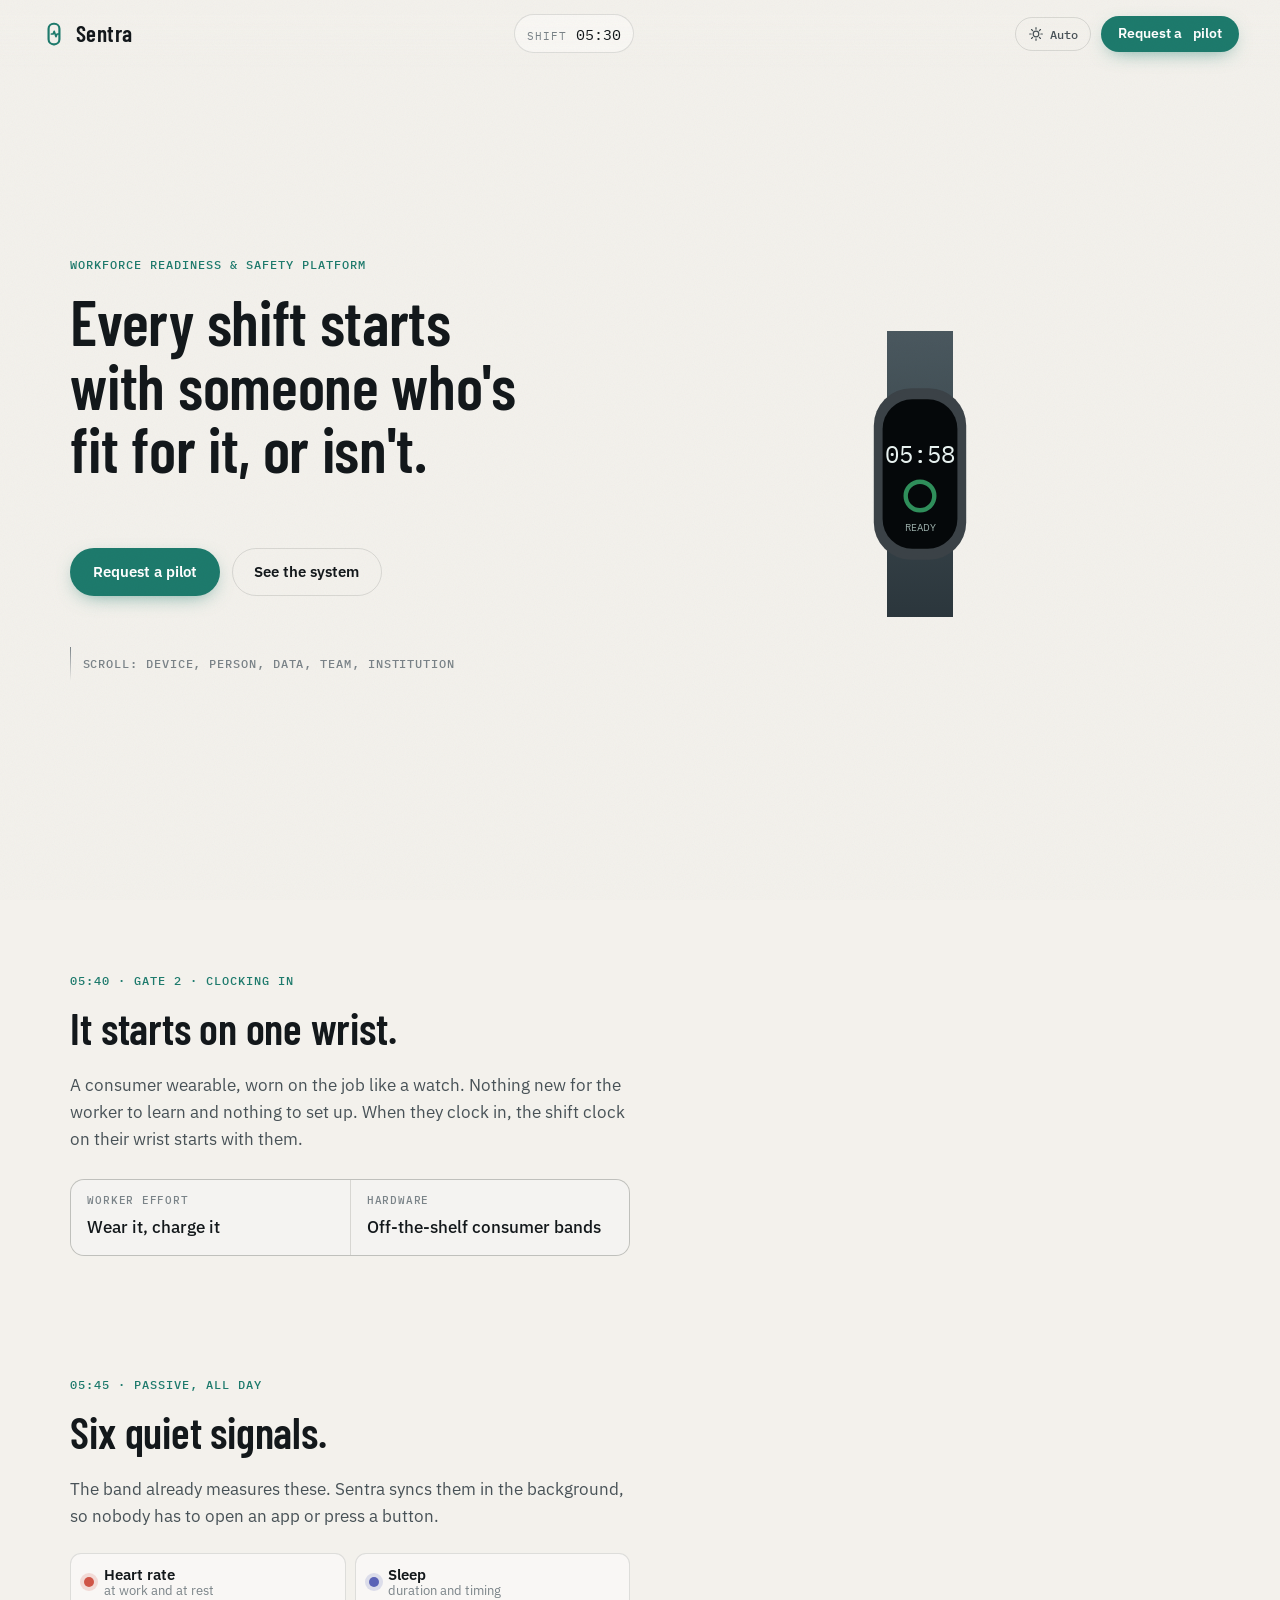
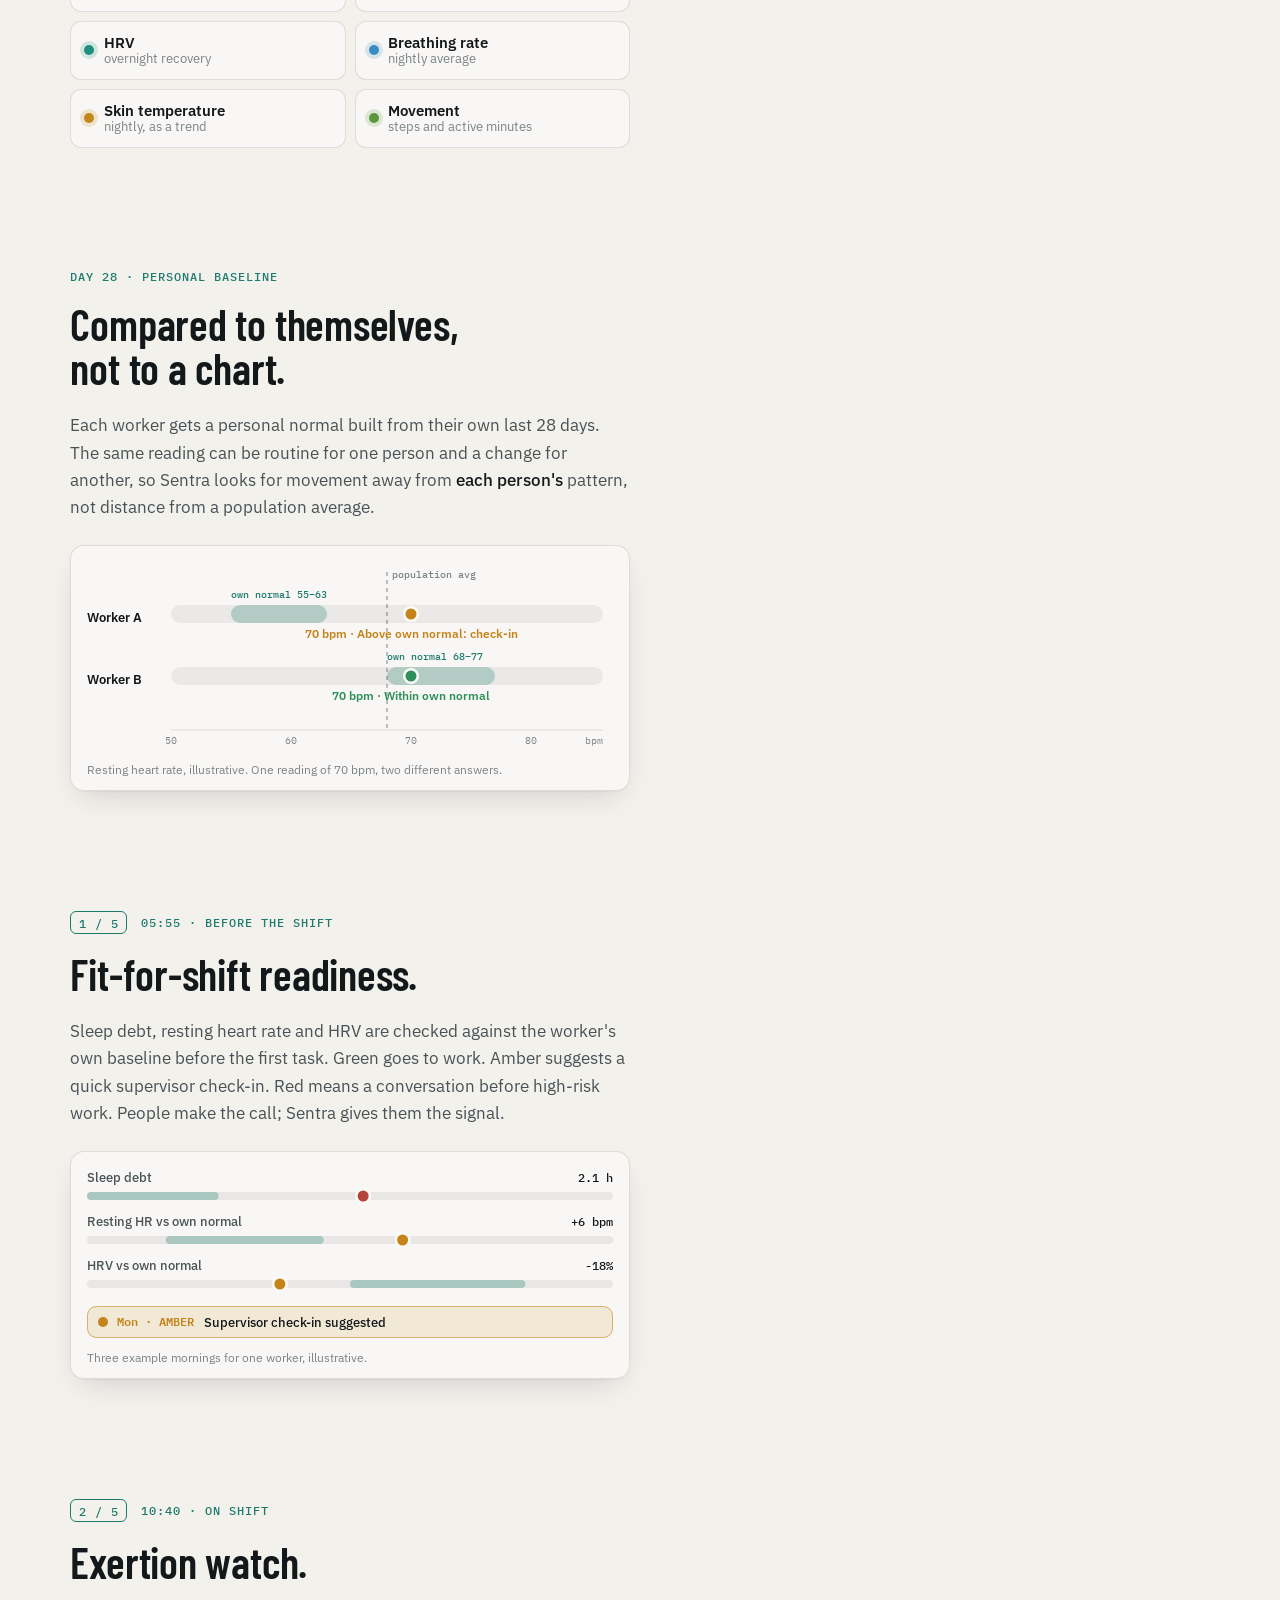
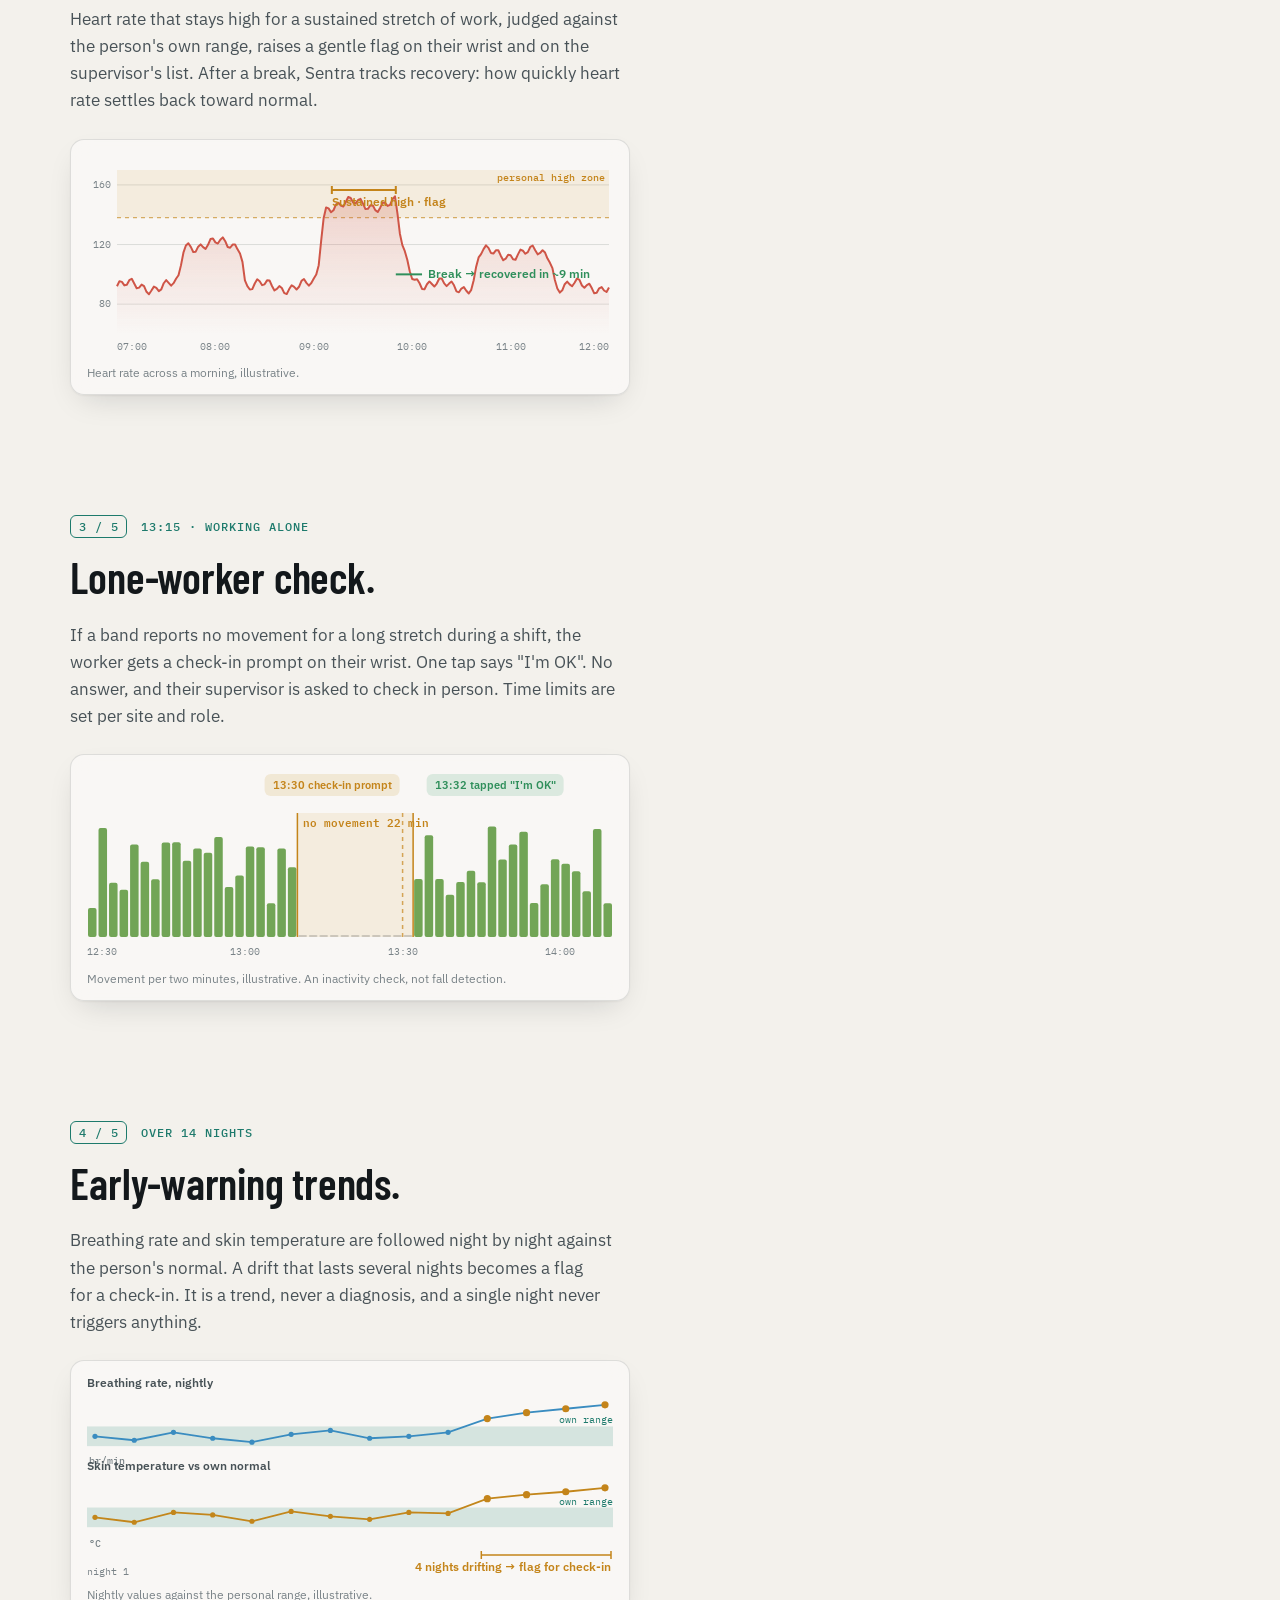
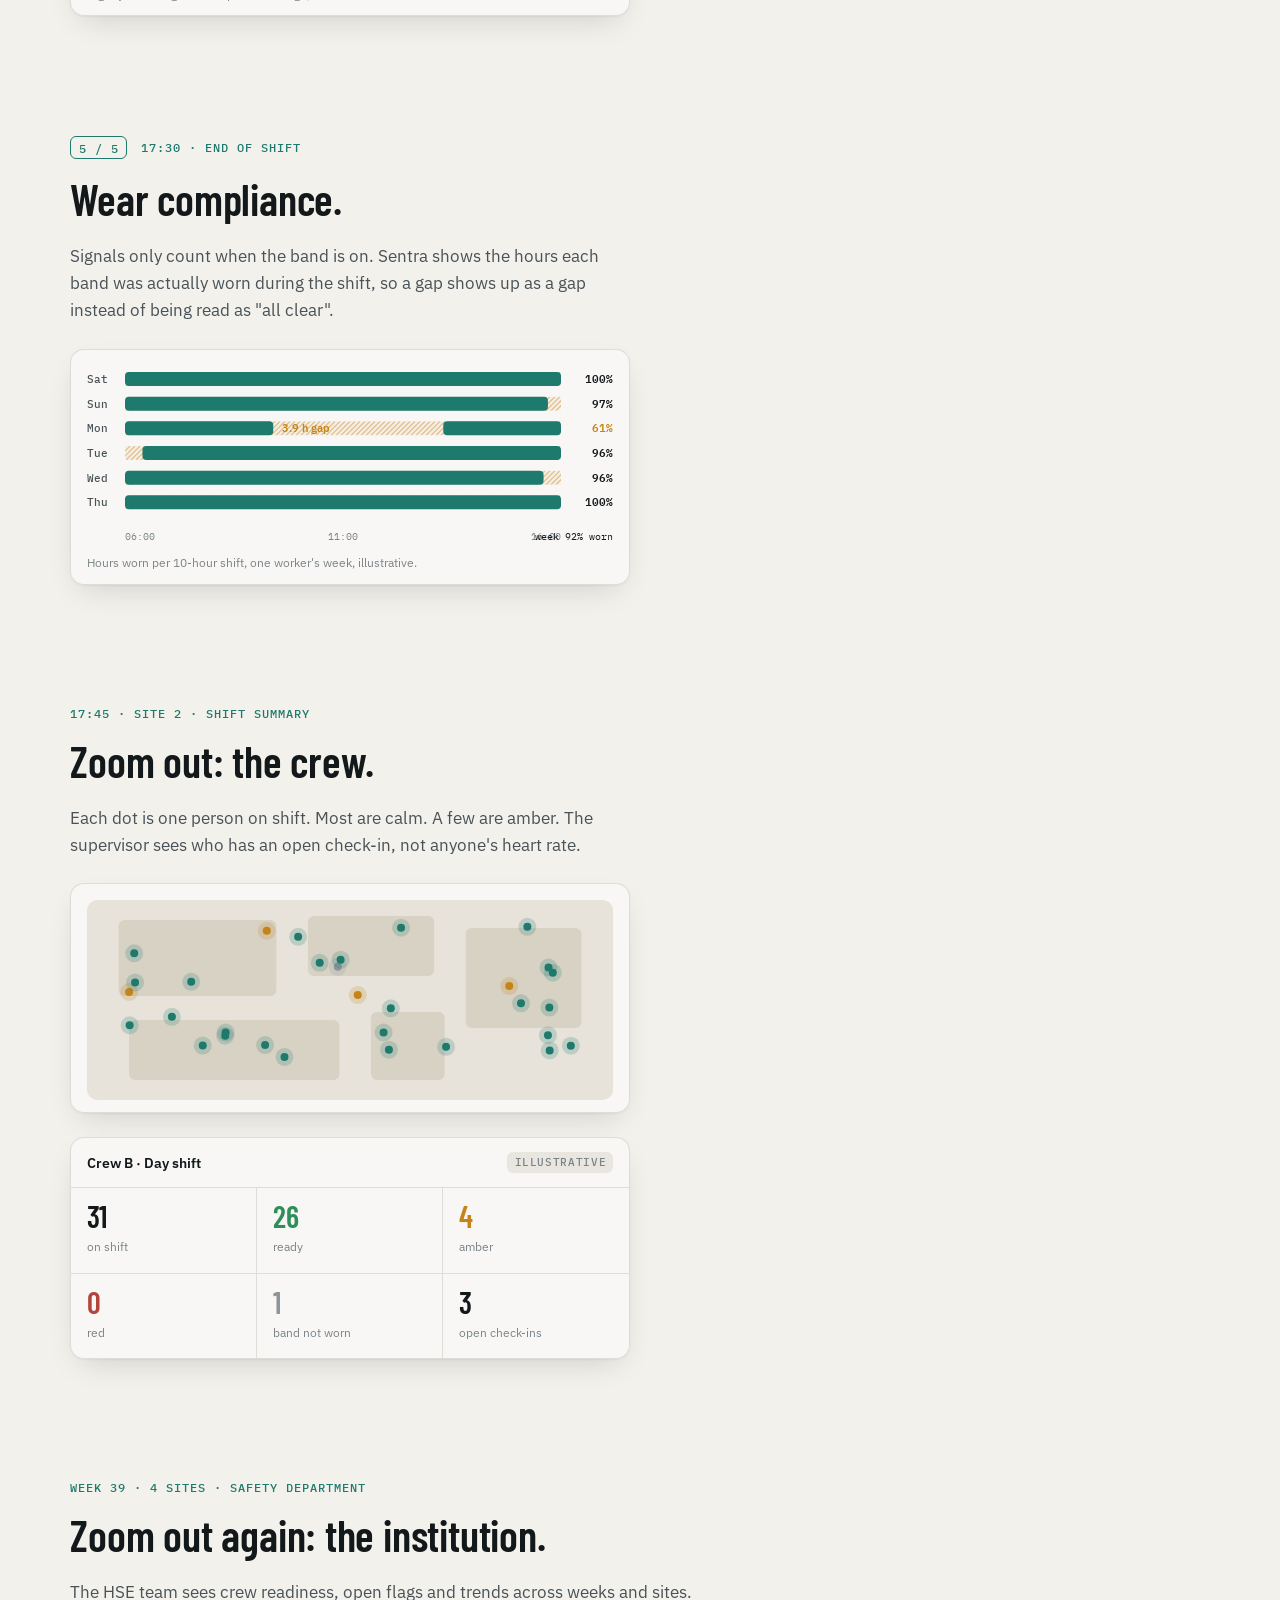
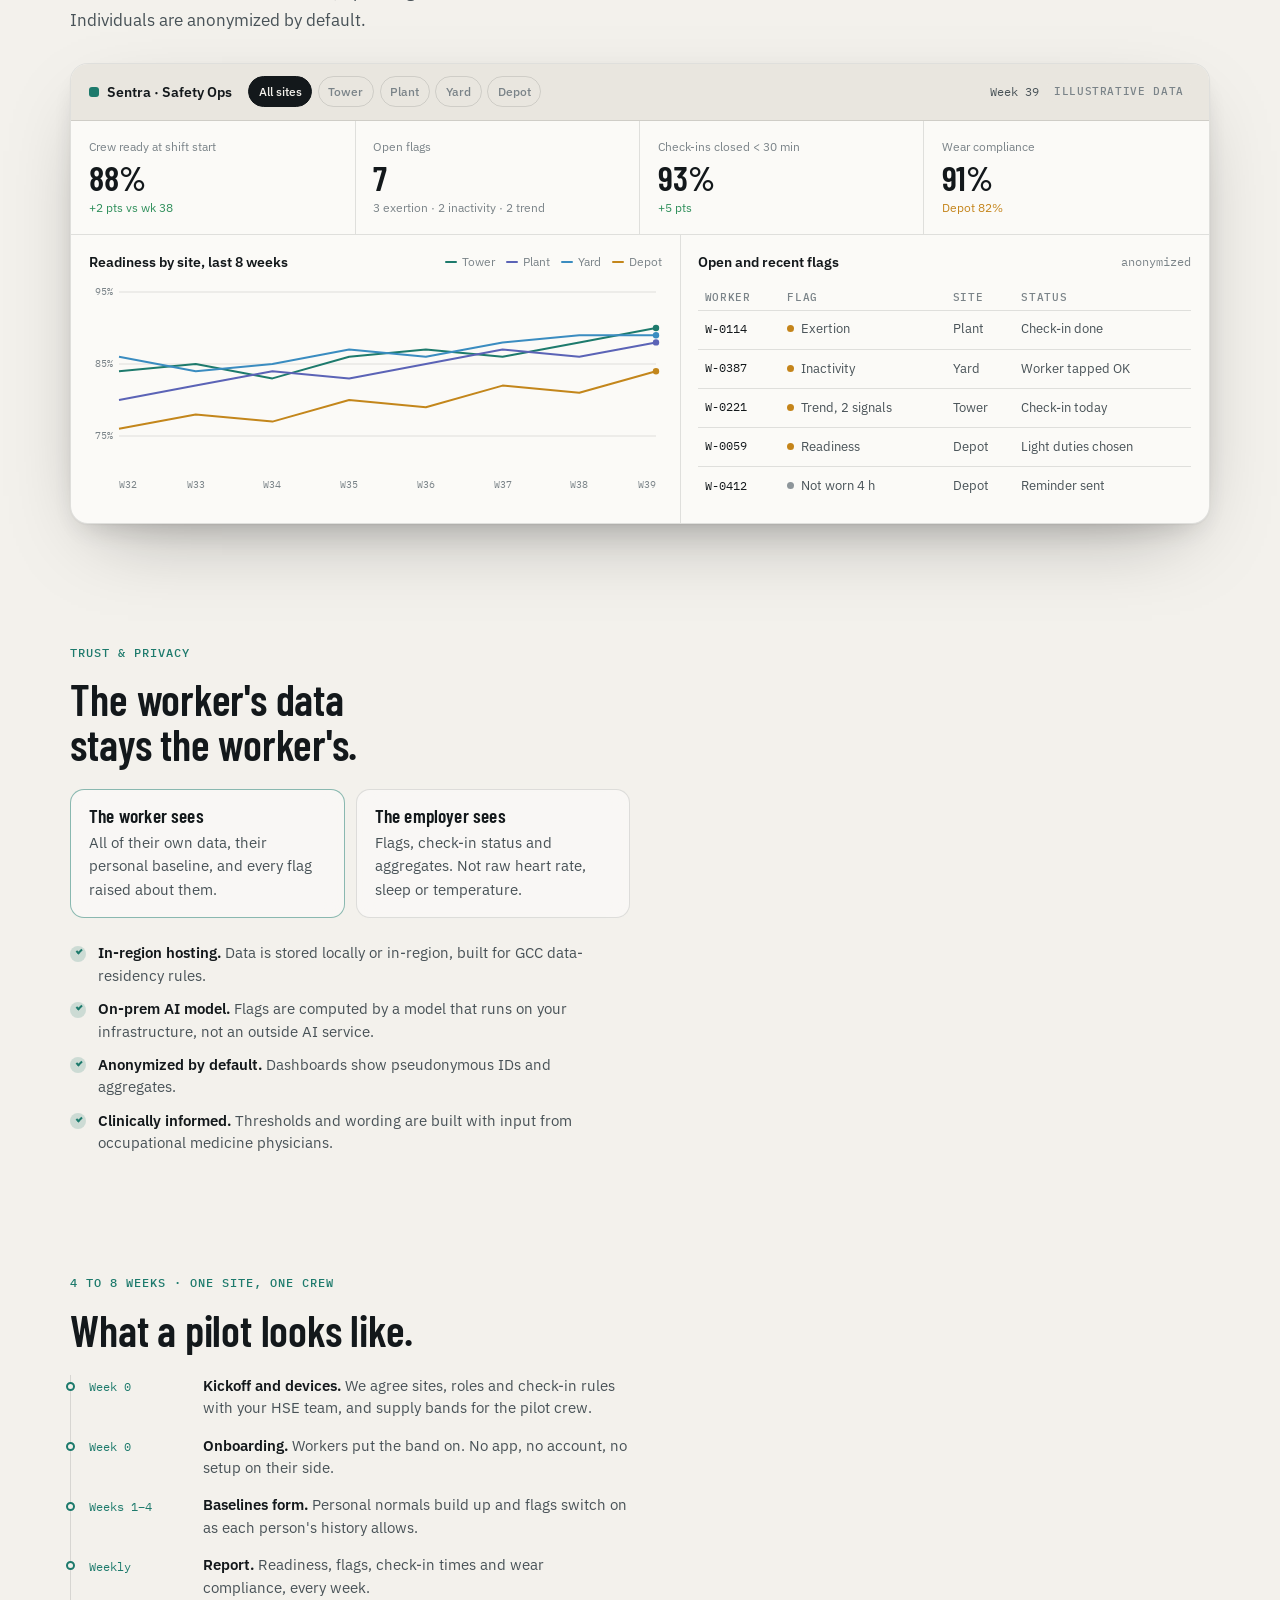
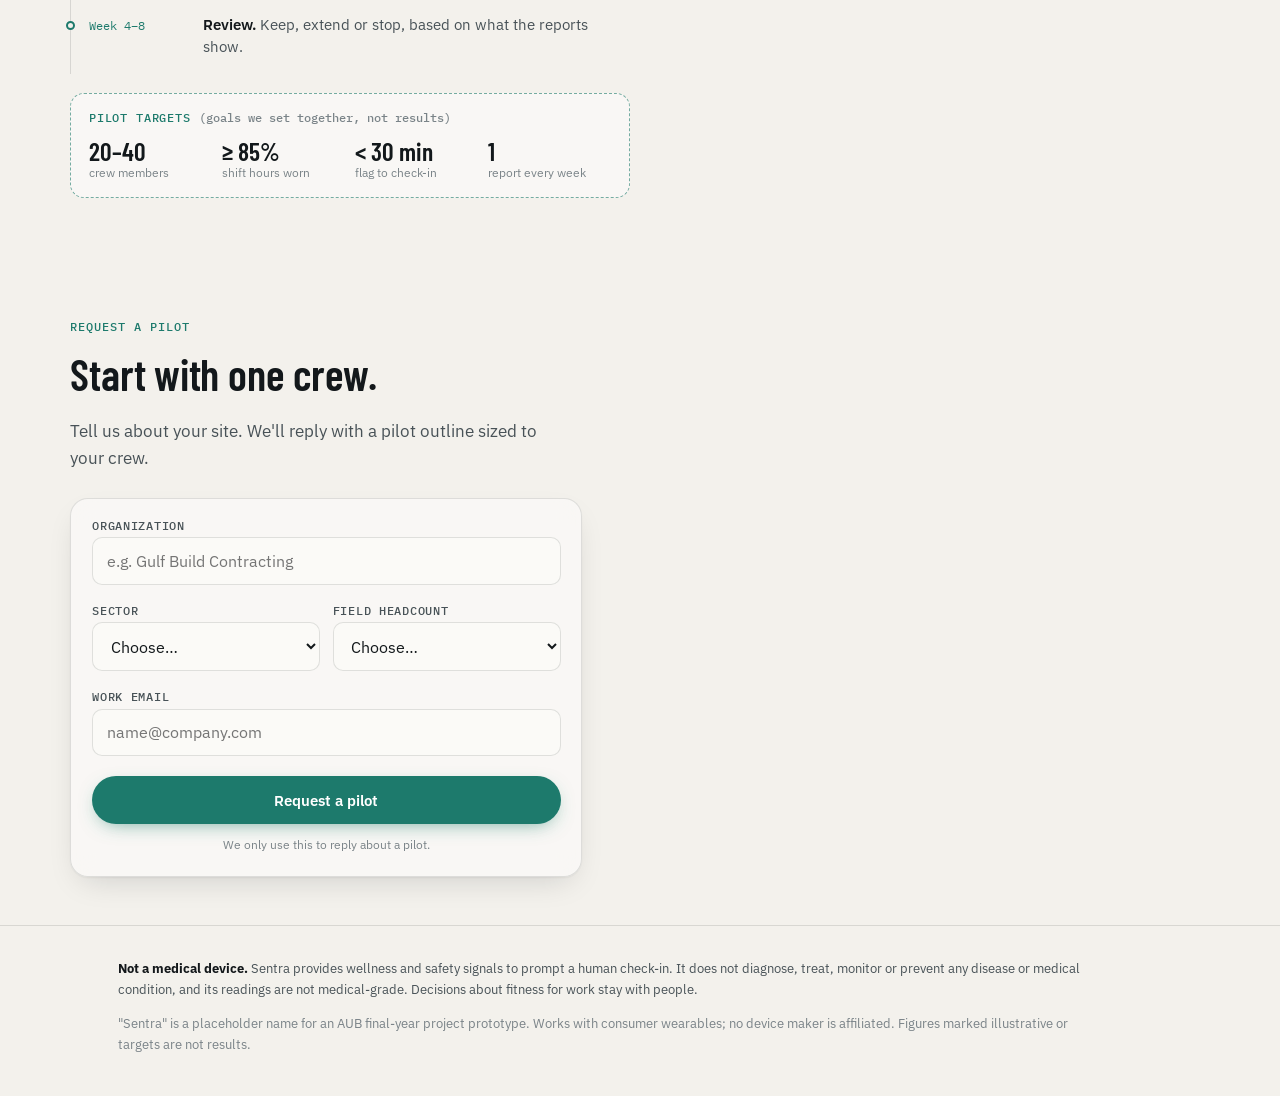
==== website/index.html @ 06a71aa0 "chore: monorepo with CI/CD and a self-updating backend - repo hygiene: .gitignore/.gitattributes, da" ====
<!doctype html>
<html lang="en">
<head>
<meta charset="utf-8">
<meta name="viewport" content="width=device-width, initial-scale=1, viewport-fit=cover">
<title>Sentra · Workforce Readiness</title>
<meta name="description" content="Sentra turns the consumer wearables a workforce already wears into fitness-for-shift and safety signals for the institution's HSE team. Wellness and safety, never diagnosis.">
<meta name="theme-color" content="#f3f1ec" media="(prefers-color-scheme: light)">
<meta name="theme-color" content="#0c1013" media="(prefers-color-scheme: dark)">
<link rel="preconnect" href="https://fonts.googleapis.com">
<link rel="preconnect" href="https://fonts.gstatic.com" crossorigin>
<link href="https://fonts.googleapis.com/css2?family=Barlow+Condensed:wght@500;600&family=IBM+Plex+Mono:wght@400;500&family=IBM+Plex+Sans:wght@400;500;600&display=swap" rel="stylesheet">
<link rel="stylesheet" href="css/styles.css">
<script>
  /* theme + capability flags before first paint */
  (function () {
    var d = document.documentElement;
    try { var t = localStorage.getItem("sentra-theme"); if (t === "light" || t === "dark") d.setAttribute("data-theme", t); } catch (e) {}
    var q = location.search;
    var lowEnd = false;
    try {
      var c = document.createElement("canvas");
      var gl = c.getContext("webgl") || c.getContext("experimental-webgl");
      if (!gl) lowEnd = true;
    } catch (e) { lowEnd = true; }
    var cores = navigator.hardwareConcurrency || 8;
    var mem = navigator.deviceMemory || 8;
    var save = navigator.connection && navigator.connection.saveData;
    if (cores <= 3 || mem <= 2 || save) lowEnd = true;
    if (/[?&]static=1/.test(q)) lowEnd = true;
    if (/[?&]static=0/.test(q)) lowEnd = false;
    d.classList.add(lowEnd ? "static" : "motion");
    d.classList.remove("no-js");
  })();
</script>
</head>
<body>

<a class="skip" href="#request">Skip to pilot request</a>

<header class="nav" id="nav">
  <a class="brand" href="#hero" aria-label="Sentra, back to top">
    <svg class="brand__mark" viewBox="0 0 24 24" aria-hidden="true"><rect x="7" y="2.5" width="10" height="19" rx="4.6" fill="none" stroke="currentColor" stroke-width="2"/><path d="M9.6 12h1.6l1-2.4 1.6 4.8 1-2.4h1.6" fill="none" stroke="currentColor" stroke-width="1.6" stroke-linecap="round" stroke-linejoin="round"/></svg>
    <span>Sentra</span>
  </a>
  <div class="nav__clock" aria-hidden="true">
    <span class="nav__clock-label">Shift</span>
    <span class="nav__clock-time" id="navClock">05:30</span>
  </div>
  <div class="nav__actions">
    <button class="theme-btn" id="themeBtn" type="button" aria-label="Switch colour theme">
      <svg viewBox="0 0 24 24" aria-hidden="true"><circle cx="12" cy="12" r="4.2" fill="none" stroke="currentColor" stroke-width="1.8"/><path d="M12 2.5v2.2M12 19.3v2.2M2.5 12h2.2M19.3 12h2.2M5.3 5.3l1.6 1.6M17.1 17.1l1.6 1.6M5.3 18.7l1.6-1.6M17.1 6.9l1.6-1.6" stroke="currentColor" stroke-width="1.8" stroke-linecap="round"/></svg>
      <span class="theme-btn__txt" id="themeTxt">Auto</span>
    </button>
    <a class="btn btn--small nav__cta" href="#request"><span class="long">Request a&nbsp;</span>pilot</a>
  </div>
</header>

<!-- zoom-level rail -->
<nav class="rail" aria-label="Zoom level">
  <ol>
    <li data-scale="device"><span>Device</span></li>
    <li data-scale="person"><span>Person</span></li>
    <li data-scale="data"><span>Data</span></li>
    <li data-scale="team"><span>Team</span></li>
    <li data-scale="institution"><span>Institution</span></li>
  </ol>
</nav>

<!-- 3D stage -->
<div class="stage" id="stage" aria-hidden="true">
  <canvas id="gl"></canvas>
  <div class="labels" id="labels"></div>
  <div class="stage__scrim"></div>
</div>

<main class="story" id="story">

  <!-- 1 HERO -->
  <section class="panel panel--hero" id="hero" data-pose="hero" data-screen="clock" data-scale="device" data-time="05:30">
    <div class="panel__inner">
      <p class="eyebrow">Workforce readiness &amp; safety platform</p>
      <h1>Every shift starts with someone who's fit for&nbsp;it, or&nbsp;isn't.</h1>
      <div class="hero__cta">
        <a class="btn" href="#request">Request a pilot</a>
        <a class="btn btn--ghost" href="#worker">See the system</a>
      </div>
      <figure class="poster" aria-hidden="true">
        <svg viewBox="0 0 200 260">
          <defs>
            <linearGradient id="pg" x1="0" x2="0" y1="0" y2="1"><stop offset="0" style="stop-color:var(--strap-hi)"/><stop offset="1" style="stop-color:var(--strap)"/></linearGradient>
          </defs>
          <path d="M70 0 h60 v70 h-60z M70 190 h60 v70 h-60z" fill="url(#pg)"/>
          <rect x="58" y="52" width="84" height="156" rx="34" style="fill:var(--housing)"/>
          <rect x="66" y="62" width="68" height="136" rx="27" fill="#05080a"/>
          <text x="100" y="120" text-anchor="middle" font-family="IBM Plex Mono, monospace" font-size="22" fill="#e9f3f1">05:58</text>
          <circle cx="100" cy="150" r="13" fill="none" style="stroke:var(--ok)" stroke-width="4"/>
          <text x="100" y="182" text-anchor="middle" font-family="IBM Plex Sans, sans-serif" font-size="9" fill="#9fb3af">READY</text>
        </svg>
      </figure>
      <p class="scroll-cue" aria-hidden="true"><span></span>Scroll: device, person, data, team, institution</p>
    </div>
  </section>

  <!-- 2 WORKER -->
  <section class="panel" id="worker" data-pose="worker" data-screen="shift" data-scale="person" data-time="05:40">
    <div class="panel__inner">
      <p class="eyebrow"><span class="mono">05:40</span> · Gate 2 · Clocking in</p>
      <h2>It starts on one wrist.</h2>
      <p>A consumer wearable, worn on the job like a watch. Nothing new for the worker to learn and nothing to set up. When they clock in, the shift clock on their wrist starts with them.</p>
      <dl class="facts">
        <div><dt>Worker effort</dt><dd>Wear it, charge it</dd></div>
        <div><dt>Hardware</dt><dd>Off-the-shelf consumer bands</dd></div>
      </dl>
    </div>
  </section>

  <!-- 3 DATA IN -->
  <section class="panel" id="data" data-pose="data" data-screen="sync" data-scale="data" data-time="05:45">
    <div class="panel__inner">
      <p class="eyebrow"><span class="mono">05:45</span> · Passive, all day</p>
      <h2>Six quiet signals.</h2>
      <p>The band already measures these. Sentra syncs them in the background, so nobody has to open an app or press a button.</p>
      <ul class="signals">
        <li><i style="--c:var(--s-hr)"></i><b>Heart rate</b><span>at work and at rest</span></li>
        <li><i style="--c:var(--s-sleep)"></i><b>Sleep</b><span>duration and timing</span></li>
        <li><i style="--c:var(--s-hrv)"></i><b>HRV</b><span>overnight recovery</span></li>
        <li><i style="--c:var(--s-br)"></i><b>Breathing rate</b><span>nightly average</span></li>
        <li><i style="--c:var(--s-temp)"></i><b>Skin temperature</b><span>nightly, as a trend</span></li>
        <li><i style="--c:var(--s-move)"></i><b>Movement</b><span>steps and active minutes</span></li>
      </ul>
    </div>
  </section>

  <!-- 4 BASELINE -->
  <section class="panel" id="baseline" data-pose="baseline" data-screen="base" data-scale="data" data-time="05:50">
    <div class="panel__inner">
      <p class="eyebrow">Day 28 · Personal baseline</p>
      <h2>Compared to themselves, not&nbsp;to a chart.</h2>
      <p>Each worker gets a personal normal built from their own last 28 days. The same reading can be routine for one person and a change for another, so Sentra looks for movement away from <em>each person's</em> pattern, not distance from a population average.</p>
      <figure class="mini">
        <canvas data-chart="baseline" height="190"></canvas>
        <figcaption>Resting heart rate, illustrative. One reading of 70&nbsp;bpm, two different answers.</figcaption>
      </figure>
    </div>
  </section>

  <!-- 5a READINESS -->
  <section class="panel" id="ready" data-pose="ready" data-screen="ready" data-scale="device" data-time="05:55">
    <div class="panel__inner">
      <p class="eyebrow"><span class="step">1 / 5</span> <span class="mono">05:55</span> · Before the shift</p>
      <h2>Fit&#8209;for&#8209;shift readiness.</h2>
      <p>Sleep debt, resting heart rate and HRV are checked against the worker's own baseline before the first task. Green goes to work. Amber suggests a quick supervisor check-in. Red means a conversation before high-risk work. People make the call; Sentra gives them the signal.</p>
      <figure class="mini">
        <canvas data-chart="ready" height="172"></canvas>
        <figcaption>Three example mornings for one worker, illustrative.</figcaption>
      </figure>
    </div>
  </section>

  <!-- 5b EXERTION -->
  <section class="panel" id="exertion" data-pose="exertion" data-screen="exert" data-scale="device" data-time="10:40">
    <div class="panel__inner">
      <p class="eyebrow"><span class="step">2 / 5</span> <span class="mono">10:40</span> · On shift</p>
      <h2>Exertion watch.</h2>
      <p>Heart rate that stays high for a sustained stretch of work, judged against the person's own range, raises a gentle flag on their wrist and on the supervisor's list. After a break, Sentra tracks recovery: how quickly heart rate settles back toward normal.</p>
      <figure class="mini">
        <canvas data-chart="exert" height="200"></canvas>
        <figcaption>Heart rate across a morning, illustrative.</figcaption>
      </figure>
    </div>
  </section>

  <!-- 5c LONE WORKER -->
  <section class="panel" id="lone" data-pose="lone" data-screen="lone" data-scale="device" data-time="13:15">
    <div class="panel__inner">
      <p class="eyebrow"><span class="step">3 / 5</span> <span class="mono">13:15</span> · Working alone</p>
      <h2>Lone-worker check.</h2>
      <p>If a band reports no movement for a long stretch during a shift, the worker gets a check-in prompt on their wrist. One tap says "I'm OK". No answer, and their supervisor is asked to check in person. Time limits are set per site and role.</p>
      <figure class="mini">
        <canvas data-chart="lone" height="190"></canvas>
        <figcaption>Movement per two minutes, illustrative. An inactivity check, not fall detection.</figcaption>
      </figure>
    </div>
  </section>

  <!-- 5d TRENDS -->
  <section class="panel" id="trends" data-pose="trends" data-screen="trend" data-scale="device" data-time="15:00">
    <div class="panel__inner">
      <p class="eyebrow"><span class="step">4 / 5</span> Over 14 nights</p>
      <h2>Early-warning trends.</h2>
      <p>Breathing rate and skin temperature are followed night by night against the person's normal. A drift that lasts several nights becomes a flag for a check-in. It is a trend, never a diagnosis, and a single night never triggers anything.</p>
      <figure class="mini">
        <canvas data-chart="trend" height="200"></canvas>
        <figcaption>Nightly values against the personal range, illustrative.</figcaption>
      </figure>
    </div>
  </section>

  <!-- 5e WEAR -->
  <section class="panel" id="wear" data-pose="wear" data-screen="wear" data-scale="device" data-time="17:30">
    <div class="panel__inner">
      <p class="eyebrow"><span class="step">5 / 5</span> <span class="mono">17:30</span> · End of shift</p>
      <h2>Wear compliance.</h2>
      <p>Signals only count when the band is on. Sentra shows the hours each band was actually worn during the shift, so a gap shows up as a gap instead of being read as "all clear".</p>
      <figure class="mini">
        <canvas data-chart="wear" height="180"></canvas>
        <figcaption>Hours worn per 10-hour shift, one worker's week, illustrative.</figcaption>
      </figure>
    </div>
  </section>

  <!-- 6 TEAM -->
  <section class="panel" id="team" data-pose="team" data-screen="clock" data-scale="team" data-time="17:45">
    <div class="panel__inner">
      <p class="eyebrow"><span class="mono">17:45</span> · Site 2 · Shift summary</p>
      <h2>Zoom out: the crew.</h2>
      <p>Each dot is one person on shift. Most are calm. A few are amber. The supervisor sees who has an open check-in, not anyone's heart rate.</p>
      <figure class="mini static-only">
        <canvas data-chart="crew" height="200"></canvas>
      </figure>
      <div class="summary" role="group" aria-label="Shift summary, illustrative">
        <div class="summary__head"><span>Crew B · Day shift</span><span class="tag">Illustrative</span></div>
        <div class="summary__grid">
          <div><b>31</b><span>on shift</span></div>
          <div class="is-ok"><b>26</b><span>ready</span></div>
          <div class="is-amber"><b>4</b><span>amber</span></div>
          <div class="is-red"><b>0</b><span>red</span></div>
          <div class="is-muted"><b>1</b><span>band not worn</span></div>
          <div><b>3</b><span>open check-ins</span></div>
        </div>
      </div>
    </div>
  </section>

  <!-- 7 INSTITUTION -->
  <section class="panel panel--wide" id="institution" data-pose="institution" data-screen="clock" data-scale="institution" data-time="18:00" data-dim="1">
    <div class="panel__inner">
      <div class="wide-head">
        <p class="eyebrow">Week 39 · 4 sites · Safety department</p>
        <h2>Zoom out again: the institution.</h2>
        <p>The HSE team sees crew readiness, open flags and trends across weeks and sites. Individuals are anonymized by default.</p>
      </div>
      <div class="dash" role="img" aria-label="Dashboard mockup with illustrative data: crew readiness 88 percent, 7 open flags, 93 percent of check-ins closed within 30 minutes, wear compliance 91 percent, readiness trend for four sites over eight weeks, and a table of anonymized flags.">
        <div class="dash__bar">
          <span class="dash__brand"><i></i>Sentra · Safety Ops</span>
          <span class="dash__chips"><b>All sites</b><span>Tower</span><span>Plant</span><span>Yard</span><span>Depot</span></span>
          <span class="dash__week">Week 39 <span class="tag">Illustrative data</span></span>
        </div>
        <div class="dash__kpis">
          <div class="kpi"><span>Crew ready at shift start</span><b>88%</b><em class="up">+2 pts vs wk 38</em></div>
          <div class="kpi"><span>Open flags</span><b>7</b><em>3 exertion · 2 inactivity · 2 trend</em></div>
          <div class="kpi"><span>Check-ins closed &lt; 30 min</span><b>93%</b><em class="up">+5 pts</em></div>
          <div class="kpi"><span>Wear compliance</span><b>91%</b><em class="down">Depot 82%</em></div>
        </div>
        <div class="dash__body">
          <div class="dash__card">
            <div class="dash__card-head"><span>Readiness by site, last 8 weeks</span><span class="legend" id="dashLegend"></span></div>
            <canvas data-chart="dash" height="210"></canvas>
          </div>
          <div class="dash__card">
            <div class="dash__card-head"><span>Open and recent flags</span><span class="muted">anonymized</span></div>
            <table class="flags">
              <thead><tr><th>Worker</th><th>Flag</th><th>Site</th><th>Status</th></tr></thead>
              <tbody>
                <tr><td class="mono">W-0114</td><td><i class="dot amber"></i>Exertion</td><td>Plant</td><td>Check-in done</td></tr>
                <tr><td class="mono">W-0387</td><td><i class="dot amber"></i>Inactivity</td><td>Yard</td><td>Worker tapped OK</td></tr>
                <tr><td class="mono">W-0221</td><td><i class="dot amber"></i>Trend, 2 signals</td><td>Tower</td><td>Check-in today</td></tr>
                <tr><td class="mono">W-0059</td><td><i class="dot amber"></i>Readiness</td><td>Depot</td><td>Light duties chosen</td></tr>
                <tr><td class="mono">W-0412</td><td><i class="dot muted"></i>Not worn 4 h</td><td>Depot</td><td>Reminder sent</td></tr>
              </tbody>
            </table>
          </div>
        </div>
      </div>
    </div>
  </section>

  <!-- 8 TRUST -->
  <section class="panel" id="trust" data-pose="trust" data-screen="mine" data-scale="institution" data-time="18:00">
    <div class="panel__inner">
      <p class="eyebrow">Trust &amp; privacy</p>
      <h2>The worker's data stays the worker's.</h2>
      <div class="split">
        <div>
          <h3>The worker sees</h3>
          <p>All of their own data, their personal baseline, and every flag raised about them.</p>
        </div>
        <div>
          <h3>The employer sees</h3>
          <p>Flags, check-in status and aggregates. Not raw heart rate, sleep or temperature.</p>
        </div>
      </div>
      <ul class="checks">
        <li><b>In-region hosting.</b> Data is stored locally or in-region, built for GCC data-residency rules.</li>
        <li><b>On-prem AI model.</b> Flags are computed by a model that runs on your infrastructure, not an outside AI service.</li>
        <li><b>Anonymized by default.</b> Dashboards show pseudonymous IDs and aggregates.</li>
        <li><b>Clinically informed.</b> Thresholds and wording are built with input from occupational medicine physicians.</li>
      </ul>
    </div>
  </section>

  <!-- 9 PILOT -->
  <section class="panel" id="pilot" data-pose="pilot" data-screen="paired" data-scale="person" data-time="18:00">
    <div class="panel__inner">
      <p class="eyebrow">4 to 8 weeks · One site, one crew</p>
      <h2>What a pilot looks like.</h2>
      <ol class="timeline">
        <li><span class="mono">Week 0</span><div><b>Kickoff and devices.</b> We agree sites, roles and check-in rules with your HSE team, and supply bands for the pilot crew.</div></li>
        <li><span class="mono">Week 0</span><div><b>Onboarding.</b> Workers put the band on. No app, no account, no setup on their side.</div></li>
        <li><span class="mono">Weeks 1–4</span><div><b>Baselines form.</b> Personal normals build up and flags switch on as each person's history allows.</div></li>
        <li><span class="mono">Weekly</span><div><b>Report.</b> Readiness, flags, check-in times and wear compliance, every week.</div></li>
        <li><span class="mono">Week 4–8</span><div><b>Review.</b> Keep, extend or stop, based on what the reports show.</div></li>
      </ol>
      <div class="targets">
        <p class="targets__label">Pilot targets <span>(goals we set together, not results)</span></p>
        <div class="targets__grid">
          <div><b>20–40</b><span>crew members</span></div>
          <div><b>≥ 85%</b><span>shift hours worn</span></div>
          <div><b>&lt; 30 min</b><span>flag to check-in</span></div>
          <div><b>1</b><span>report every week</span></div>
        </div>
      </div>
    </div>
  </section>

  <!-- 10 CTA -->
  <section class="panel panel--cta" id="request" data-pose="cta" data-screen="final" data-scale="device" data-time="18:00">
    <div class="panel__inner">
      <p class="eyebrow">Request a pilot</p>
      <h2>Start with one crew.</h2>
      <p>Tell us about your site. We'll reply with a pilot outline sized to your crew.</p>
      <form class="form" id="pilotForm" novalidate>
        <div class="field">
          <label for="f-org">Organization</label>
          <input id="f-org" name="organization" type="text" autocomplete="organization" required placeholder="e.g. Gulf Build Contracting">
          <span class="err" aria-live="polite"></span>
        </div>
        <div class="field-row">
          <div class="field">
            <label for="f-sector">Sector</label>
            <select id="f-sector" name="sector" required>
              <option value="">Choose…</option>
              <option>Construction</option>
              <option>Oil &amp; gas</option>
              <option>Manufacturing</option>
              <option>Utilities &amp; energy</option>
              <option>Logistics &amp; ports</option>
              <option>Facilities &amp; public sector</option>
              <option>Other industrial</option>
            </select>
            <span class="err" aria-live="polite"></span>
          </div>
          <div class="field">
            <label for="f-head">Field headcount</label>
            <select id="f-head" name="headcount" required>
              <option value="">Choose…</option>
              <option>Under 100</option>
              <option>100–500</option>
              <option>500–2,000</option>
              <option>2,000–10,000</option>
              <option>10,000+</option>
            </select>
            <span class="err" aria-live="polite"></span>
          </div>
        </div>
        <div class="field">
          <label for="f-email">Work email</label>
          <input id="f-email" name="email" type="email" autocomplete="email" required placeholder="name@company.com">
          <span class="err" aria-live="polite"></span>
        </div>
        <button class="btn btn--block" type="submit">Request a pilot</button>
        <p class="form__note">We only use this to reply about a pilot.</p>
      </form>
      <div class="form-done" id="formDone" hidden>
        <h3>Request received.</h3>
        <p>Thanks. We'll be in touch about a pilot for <b id="doneOrg"></b>.</p>
      </div>
    </div>
  </section>

</main>

<footer class="foot">
  <div class="foot__inner">
    <p class="foot__disc"><b>Not a medical device.</b> Sentra provides wellness and safety signals to prompt a human check-in. It does not diagnose, treat, monitor or prevent any disease or medical condition, and its readings are not medical-grade. Decisions about fitness for work stay with people.</p>
    <p class="foot__meta">"Sentra" is a placeholder name for an AUB final-year project prototype. Works with consumer wearables; no device maker is affiliated. Figures marked illustrative or targets are not results.</p>
  </div>
</footer>

<script src="vendor/three.min.js"></script>
<script src="vendor/gsap.min.js"></script>
<script src="vendor/ScrollTrigger.min.js"></script>
<script src="vendor/lenis.min.js"></script>
<script src="js/charts.js"></script>
<script src="js/main.js"></script>
</body>
</html>
---- website/css/styles.css ----
/* =========================================================
   Sentra — workforce readiness site
   Tokens first; the 3D scene reads the same tokens.
   ========================================================= */
:root {
  --bg: #f3f1ec;
  --bg-2: #e9e6df;
  --ink: #13181b;
  --ink-2: #485257;
  --muted: #7a8388;
  --line: rgba(19, 24, 27, .12);
  --card: rgba(250, 249, 246, .86);
  --card-solid: #fbfaf7;
  --accent: #1d7a6c;
  --accent-2: #155e53;
  --accent-ink: #ffffff;
  --ok: #2f8f5b;
  --amber: #c4841a;
  --red: #b3443a;
  --grey: #8d959a;

  --strap: #2b363c;
  --strap-hi: #4a585f;
  --housing: #3b4247;
  --figure: #d9d6cf;
  --figure-2: #3b4753;
  --vest: #cf8a45;
  --hat: #f1ede5;
  --map: #e7e3da;
  --map-zone: #d8d2c5;
  --map-line: rgba(19, 24, 27, .16);
  --map-road: #f6f4ef;

  --s-hr: #cf5547;
  --s-sleep: #5b63b6;
  --s-hrv: #1f8e7f;
  --s-br: #3a8cc0;
  --s-temp: #c3861b;
  --s-move: #5a963a;

  --shadow: 0 1px 2px rgba(19,24,27,.05), 0 12px 32px -12px rgba(19,24,27,.18);
  --radius: 14px;

  --f-display: "Barlow Condensed", "Arial Narrow", "Roboto Condensed", system-ui, sans-serif;
  --f-body: "IBM Plex Sans", system-ui, -apple-system, "Segoe UI", Roboto, sans-serif;
  --f-mono: "IBM Plex Mono", ui-monospace, "SFMono-Regular", Consolas, monospace;

  color-scheme: light;
}

@media (prefers-color-scheme: dark) {
  :root:not([data-theme="light"]) {
    --bg: #0c1013;
    --bg-2: #141a1e;
    --ink: #e8e6df;
    --ink-2: #aab3b6;
    --muted: #7d888c;
    --line: rgba(232, 230, 223, .12);
    --card: rgba(17, 23, 27, .84);
    --card-solid: #12181c;
    --accent: #52b8a5;
    --accent-2: #74cbbb;
    --accent-ink: #06201b;
    --ok: #4db37b;
    --amber: #e3a63c;
    --red: #e46c5e;
    --grey: #6d777c;
    --strap: #20282d;
    --strap-hi: #3a464c;
    --housing: #4b5358;
    --figure: #7a8085;
    --figure-2: #29323a;
    --vest: #b0712f;
    --hat: #d8d4cb;
    --map: #12181c;
    --map-zone: #1c2429;
    --map-line: rgba(232, 230, 223, .1);
    --map-road: #1a2125;
    --s-hr: #ec7466;
    --s-sleep: #8d93e0;
    --s-hrv: #4cc0ae;
    --s-br: #64b2e4;
    --s-temp: #e7ad4a;
    --s-move: #86c264;
    --shadow: 0 1px 2px rgba(0,0,0,.3), 0 16px 40px -16px rgba(0,0,0,.6);
    color-scheme: dark;
  }
}
:root[data-theme="dark"] {
  --bg: #0c1013;
  --bg-2: #141a1e;
  --ink: #e8e6df;
  --ink-2: #aab3b6;
  --muted: #7d888c;
  --line: rgba(232, 230, 223, .12);
  --card: rgba(17, 23, 27, .84);
  --card-solid: #12181c;
  --accent: #52b8a5;
  --accent-2: #74cbbb;
  --accent-ink: #06201b;
  --ok: #4db37b;
  --amber: #e3a63c;
  --red: #e46c5e;
  --grey: #6d777c;
  --strap: #20282d;
  --strap-hi: #3a464c;
  --housing: #4b5358;
  --figure: #7a8085;
  --figure-2: #29323a;
  --vest: #b0712f;
  --hat: #d8d4cb;
  --map: #12181c;
  --map-zone: #1c2429;
  --map-line: rgba(232, 230, 223, .1);
  --map-road: #1a2125;
  --s-hr: #ec7466;
  --s-sleep: #8d93e0;
  --s-hrv: #4cc0ae;
  --s-br: #64b2e4;
  --s-temp: #e7ad4a;
  --s-move: #86c264;
  --shadow: 0 1px 2px rgba(0,0,0,.3), 0 16px 40px -16px rgba(0,0,0,.6);
  color-scheme: dark;
}

/* ---------- base ---------- */
*, *::before, *::after { box-sizing: border-box; }
html { -webkit-text-size-adjust: 100%; }
html.lenis, html.lenis body { height: auto; }
.lenis.lenis-smooth { scroll-behavior: auto !important; }
.lenis.lenis-stopped { overflow: hidden; }
body {
  margin: 0;
  background: var(--bg);
  color: var(--ink);
  font-family: var(--f-body);
  font-size: 17px;
  line-height: 1.6;
  -webkit-font-smoothing: antialiased;
  overflow-x: hidden;
  transition: background-color .4s ease, color .4s ease;
}
h1, h2, h3 { font-family: var(--f-display); font-weight: 600; letter-spacing: -.005em; line-height: 1.02; margin: 0 0 .5em; }
h1 { font-size: clamp(2.6rem, 4.9vw, 5.3rem); text-wrap: balance; }
h2 { font-size: clamp(2.2rem, 3.4vw, 3.6rem); text-wrap: balance; }
h3 { font-size: 1.35rem; letter-spacing: .01em; }
p { margin: 0 0 1em; color: var(--ink-2); text-wrap: pretty; }
em { font-style: normal; color: var(--ink); font-weight: 500; }
a { color: inherit; }
.mono { font-family: var(--f-mono); font-size: .92em; }
.muted { color: var(--muted); }
.skip { position: absolute; left: -999px; top: 0; }
.skip:focus { left: 1rem; top: 1rem; z-index: 100; background: var(--card-solid); padding: .5rem .8rem; border-radius: 8px; }
:focus-visible { outline: 2px solid var(--accent); outline-offset: 3px; }

.btn {
  display: inline-flex; align-items: center; justify-content: center; gap: .5rem;
  font: 600 .95rem/1 var(--f-body);
  padding: .95rem 1.35rem; border-radius: 999px;
  background: var(--accent); color: var(--accent-ink);
  text-decoration: none; border: 1px solid transparent; cursor: pointer;
  transition: transform .25s ease, background-color .25s ease, box-shadow .25s ease;
  box-shadow: 0 6px 20px -8px color-mix(in srgb, var(--accent) 70%, transparent);
}
.btn:hover { transform: translateY(-1px); background: var(--accent-2); }
.btn--ghost { background: transparent; color: var(--ink); border-color: var(--line); box-shadow: none; }
.btn--ghost:hover { background: var(--bg-2); }
.btn--small { padding: .62rem 1rem; font-size: .85rem; }
.btn--block { width: 100%; }

.eyebrow {
  font: 500 .78rem/1.3 var(--f-mono); letter-spacing: .08em; text-transform: uppercase;
  color: var(--accent); margin: 0 0 1.1rem;
}
.eyebrow .mono { font-size: 1em; }
.step { display: inline-block; padding: .15rem .45rem; border: 1px solid currentColor; border-radius: 6px; margin-right: .4rem; }
.tag {
  font: 500 .66rem/1 var(--f-mono); letter-spacing: .06em; text-transform: uppercase;
  padding: .3rem .45rem; border-radius: 6px; background: var(--bg-2); color: var(--muted);
  white-space: nowrap;
}

/* ---------- nav ---------- */
.nav {
  position: fixed; inset: 0 0 auto 0; z-index: 20;
  display: flex; align-items: center; justify-content: space-between; gap: 1rem;
  padding: calc(.9rem + env(safe-area-inset-top, 0px)) clamp(1rem, 3.2vw, 2.6rem) .9rem;
  background: linear-gradient(to bottom, var(--bg) 20%, color-mix(in srgb, var(--bg) 0%, transparent));
}
.brand { display: flex; align-items: center; gap: .55rem; text-decoration: none; font: 600 1.45rem/1 var(--f-display); letter-spacing: .02em; }
.brand__mark { width: 26px; height: 26px; color: var(--accent); }
.nav__clock {
  display: flex; align-items: baseline; gap: .5rem;
  font-family: var(--f-mono); color: var(--ink-2);
  padding: .4rem .75rem; border: 1px solid var(--line); border-radius: 999px;
  background: color-mix(in srgb, var(--card-solid) 70%, transparent);
}
.nav__clock-label { font-size: .68rem; text-transform: uppercase; letter-spacing: .1em; color: var(--muted); }
.nav__clock-time { font-size: .95rem; color: var(--ink); font-variant-numeric: tabular-nums; }
.nav__actions { display: flex; align-items: center; gap: .6rem; }
.theme-btn {
  display: inline-flex; align-items: center; gap: .4rem; cursor: pointer;
  background: transparent; color: var(--ink-2); border: 1px solid var(--line); border-radius: 999px;
  padding: .5rem .75rem; font: 500 .78rem/1 var(--f-mono);
}
.theme-btn svg { width: 16px; height: 16px; }
.theme-btn:hover { color: var(--ink); background: var(--bg-2); }

/* ---------- zoom rail ---------- */
.rail { position: fixed; right: clamp(.8rem, 2vw, 1.8rem); top: 50%; transform: translateY(-50%); z-index: 15; }
.rail ol { list-style: none; margin: 0; padding: 0; display: flex; flex-direction: column; gap: .9rem; }
.rail li { display: flex; align-items: center; justify-content: flex-end; gap: .6rem; font: 500 .68rem/1 var(--f-mono); letter-spacing: .08em; text-transform: uppercase; color: var(--muted); transition: color .4s ease; }
.rail li::after { content: ""; width: 8px; height: 8px; border-radius: 50%; border: 1.5px solid currentColor; transition: background-color .4s ease, transform .4s ease; }
.rail li span { opacity: 0; transform: translateX(6px); transition: opacity .4s ease, transform .4s ease; }
.rail li.is-active { color: var(--accent); }
.rail li.is-active::after { background: currentColor; transform: scale(1.25); }
.rail li.is-active span, .rail:hover li span { opacity: 1; transform: none; }

/* ---------- stage ---------- */
.stage { position: fixed; inset: 0; z-index: 1; pointer-events: none; transition: opacity .6s ease; }
.stage canvas { position: absolute; inset: 0; width: 100%; height: 100%; display: block; opacity: 0; transition: opacity 1s ease; }
.stage.is-ready canvas { opacity: 1; }
.stage__scrim {
  position: absolute; inset: 0;
  background: linear-gradient(90deg, var(--bg) 0%, color-mix(in srgb, var(--bg) 82%, transparent) 30%, color-mix(in srgb, var(--bg) 0%, transparent) 52%);
  transition: opacity .6s ease;
}
body.is-dim .stage__scrim { opacity: 0; }
body.is-dim .stage { opacity: .5; }
.labels { position: absolute; inset: 0; overflow: hidden; }
.lbl {
  position: absolute; left: 0; top: 0; white-space: nowrap;
  font: 500 .72rem/1 var(--f-mono); letter-spacing: .04em;
  color: var(--ink); padding: .32rem .5rem .32rem .45rem; border-radius: 7px;
  background: color-mix(in srgb, var(--card-solid) 88%, transparent);
  border: 1px solid var(--line);
  box-shadow: 0 4px 14px -6px rgba(0,0,0,.25);
  display: flex; align-items: center; gap: .4rem;
  opacity: 0; will-change: transform, opacity;
}
.lbl i { width: 7px; height: 7px; border-radius: 50%; background: var(--c, var(--accent)); flex: none; }
.lbl small { color: var(--muted); font-size: .92em; }
.lbl--big { font-size: .8rem; padding: .45rem .65rem; }

/* ---------- story / panels ---------- */
.story { position: relative; z-index: 5; }
.panel {
  position: relative; min-height: 100vh; min-height: 100svh;
  display: flex; align-items: center;
  padding: 7rem clamp(1.25rem, 5.5vw, 6rem) 5rem;
}
.panel__inner { width: 100%; max-width: 35rem; }
.panel--hero .panel__inner { max-width: 40rem; }
.panel--wide { justify-content: center; }
.panel--wide .panel__inner { max-width: 74rem; }
.panel--cta .panel__inner { max-width: 32rem; }

.hero__cta { display: flex; flex-wrap: wrap; gap: .75rem; margin-top: 2.2rem; }
.scroll-cue { margin-top: 3.2rem; font: 500 .72rem/1.4 var(--f-mono); letter-spacing: .08em; text-transform: uppercase; color: var(--muted); display: flex; align-items: center; gap: .7rem; }
.scroll-cue span { width: 1px; height: 34px; background: linear-gradient(var(--muted), transparent); position: relative; overflow: hidden; }
.scroll-cue span::after { content: ""; position: absolute; left: 0; top: -40%; width: 1px; height: 40%; background: var(--accent); animation: cue 2.2s ease-in-out infinite; }
@keyframes cue { to { top: 110%; } }
.poster { display: none; }

.facts { display: grid; grid-template-columns: 1fr 1fr; gap: 1px; margin: 1.6rem 0 0; background: var(--line); border: 1px solid var(--line); border-radius: var(--radius); overflow: hidden; }
.facts div { background: var(--card); padding: .9rem 1rem; }
.facts dt { font: 500 .7rem/1.2 var(--f-mono); letter-spacing: .07em; text-transform: uppercase; color: var(--muted); margin-bottom: .35rem; }
.facts dd { margin: 0; font-weight: 500; }

.signals { list-style: none; padding: 0; margin: 1.4rem 0 0; display: grid; grid-template-columns: 1fr 1fr; gap: .55rem; }
.signals li {
  display: grid; grid-template-columns: auto 1fr; column-gap: .6rem; align-items: center;
  padding: .7rem .8rem; border: 1px solid var(--line); border-radius: 11px; background: var(--card);
  opacity: .35; transform: translateY(6px); transition: opacity .5s ease, transform .5s ease;
}
.signals li i { width: 10px; height: 10px; border-radius: 50%; background: var(--c); grid-row: span 2; box-shadow: 0 0 0 4px color-mix(in srgb, var(--c) 18%, transparent); }
.signals li b { font-weight: 600; font-size: .95rem; line-height: 1.2; }
.signals li span { font-size: .8rem; color: var(--muted); line-height: 1.3; }
.signals.is-on li { opacity: 1; transform: none; }
.signals.is-on li:nth-child(2) { transition-delay: .12s; }
.signals.is-on li:nth-child(3) { transition-delay: .24s; }
.signals.is-on li:nth-child(4) { transition-delay: .36s; }
.signals.is-on li:nth-child(5) { transition-delay: .48s; }
.signals.is-on li:nth-child(6) { transition-delay: .6s; }
html.static .signals li { opacity: 1; transform: none; }

/* mini charts */
.mini { margin: 1.5rem 0 0; padding: 1rem 1rem .75rem; border: 1px solid var(--line); border-radius: var(--radius); background: var(--card); box-shadow: var(--shadow); backdrop-filter: blur(10px); -webkit-backdrop-filter: blur(10px); }
.mini canvas { width: 100%; display: block; }
.mini figcaption { font-size: .78rem; color: var(--muted); margin-top: .55rem; line-height: 1.4; }
.static-only { display: none; }
html.static .static-only { display: block; }

/* team summary */
.summary { margin-top: 1.5rem; border: 1px solid var(--line); border-radius: var(--radius); background: var(--card); box-shadow: var(--shadow); overflow: hidden; backdrop-filter: blur(10px); -webkit-backdrop-filter: blur(10px); }
.summary__head { display: flex; justify-content: space-between; align-items: center; padding: .8rem 1rem; border-bottom: 1px solid var(--line); font-weight: 600; font-size: .9rem; }
.summary__grid { display: grid; grid-template-columns: repeat(3, 1fr); }
.summary__grid div { padding: .85rem 1rem; border-right: 1px solid var(--line); border-bottom: 1px solid var(--line); }
.summary__grid div:nth-child(3n) { border-right: 0; }
.summary__grid div:nth-last-child(-n+3) { border-bottom: 0; }
.summary__grid b { display: block; font: 600 1.9rem/1 var(--f-display); color: var(--ink); }
.summary__grid span { font-size: .78rem; color: var(--muted); }
.summary .is-ok b { color: var(--ok); }
.summary .is-amber b { color: var(--amber); }
.summary .is-red b { color: var(--red); }
.summary .is-muted b { color: var(--grey); }

/* dashboard */
.wide-head { max-width: 40rem; margin-bottom: 1.8rem; }
.dash {
  border: 1px solid var(--line); border-radius: 18px; background: var(--card-solid);
  box-shadow: 0 30px 80px -30px rgba(0,0,0,.35), var(--shadow); overflow: hidden;
  font-size: .86rem;
}
.dash__bar { display: flex; align-items: center; gap: 1rem; padding: .8rem 1.1rem; border-bottom: 1px solid var(--line); background: var(--bg-2); flex-wrap: wrap; }
.dash__brand { display: flex; align-items: center; gap: .5rem; font-weight: 600; }
.dash__brand i { width: 10px; height: 10px; border-radius: 3px; background: var(--accent); }
.dash__chips { display: flex; gap: .35rem; flex-wrap: wrap; flex: 1; }
.dash__chips > * { padding: .28rem .6rem; border-radius: 999px; border: 1px solid var(--line); font-size: .76rem; color: var(--muted); font-weight: 500; }
.dash__chips b { background: var(--ink); color: var(--bg); border-color: var(--ink); }
.dash__week { display: flex; align-items: center; gap: .5rem; font-family: var(--f-mono); font-size: .78rem; color: var(--ink-2); }
.dash__kpis { display: grid; grid-template-columns: repeat(4, 1fr); border-bottom: 1px solid var(--line); }
.kpi { padding: 1rem 1.1rem; border-right: 1px solid var(--line); display: flex; flex-direction: column; gap: .2rem; }
.kpi:last-child { border-right: 0; }
.kpi span { font-size: .76rem; color: var(--muted); }
.kpi b { font: 600 2.2rem/1.05 var(--f-display); }
.kpi em { font-size: .74rem; color: var(--muted); font-weight: 400; }
.kpi em.up { color: var(--ok); }
.kpi em.down { color: var(--amber); }
.dash__body { display: grid; grid-template-columns: 1.15fr 1fr; }
.dash__card { padding: 1rem 1.1rem 1.1rem; min-width: 0; }
.dash__card + .dash__card { border-left: 1px solid var(--line); }
.dash__card-head { display: flex; justify-content: space-between; align-items: center; gap: .6rem; font-weight: 600; margin-bottom: .7rem; flex-wrap: wrap; }
.dash__card-head .muted { font-weight: 400; font-size: .76rem; font-family: var(--f-mono); }
.dash canvas { width: 100%; display: block; }
.legend { display: flex; gap: .7rem; flex-wrap: wrap; font-weight: 400; font-size: .72rem; color: var(--muted); }
.legend span { display: inline-flex; align-items: center; gap: .3rem; }
.legend i { width: 12px; height: 2px; border-radius: 2px; background: var(--c); }
.flags { width: 100%; border-collapse: collapse; font-size: .8rem; }
.flags th { text-align: left; font: 500 .68rem/1 var(--f-mono); text-transform: uppercase; letter-spacing: .06em; color: var(--muted); padding: .45rem .4rem; border-bottom: 1px solid var(--line); }
.flags td { padding: .55rem .4rem; border-bottom: 1px solid var(--line); color: var(--ink-2); white-space: nowrap; }
.flags tr:last-child td { border-bottom: 0; }
.flags td:first-child { color: var(--ink); }
.dot { display: inline-block; width: 7px; height: 7px; border-radius: 50%; margin-right: .4rem; vertical-align: 1px; }
.dot.amber { background: var(--amber); }
.dot.muted { background: var(--grey); }

/* trust */
.split { display: grid; grid-template-columns: 1fr 1fr; gap: .7rem; margin: 1.4rem 0; }
.split > div { padding: 1rem 1.1rem; border-radius: var(--radius); border: 1px solid var(--line); background: var(--card); backdrop-filter: blur(10px); -webkit-backdrop-filter: blur(10px); }
.split > div:first-child { border-color: color-mix(in srgb, var(--accent) 50%, transparent); }
.split h3 { font-size: 1.2rem; margin-bottom: .35rem; }
.split p { margin: 0; font-size: .92rem; }
.checks { list-style: none; padding: 0; margin: 0; display: grid; gap: .65rem; }
.checks li { position: relative; padding-left: 1.7rem; color: var(--ink-2); font-size: .95rem; line-height: 1.5; }
.checks li::before { content: ""; position: absolute; left: 0; top: .3rem; width: 1rem; height: 1rem; border-radius: 50%; background: color-mix(in srgb, var(--accent) 18%, transparent); }
.checks li::after { content: ""; position: absolute; left: .32rem; top: .52rem; width: .38rem; height: .22rem; border-left: 2px solid var(--accent); border-bottom: 2px solid var(--accent); transform: rotate(-45deg); }
.checks b { color: var(--ink); font-weight: 600; }

/* pilot */
.timeline { list-style: none; padding: 0; margin: 1.4rem 0 0; border-left: 1px solid var(--line); }
.timeline li { display: grid; grid-template-columns: 6.3rem 1fr; gap: .8rem; padding: 0 0 .95rem 1.1rem; position: relative; font-size: .93rem; color: var(--ink-2); line-height: 1.5; }
.timeline li::before { content: ""; position: absolute; left: -5px; top: .45rem; width: 9px; height: 9px; border-radius: 50%; background: var(--bg); border: 2px solid var(--accent); }
.timeline .mono { color: var(--accent); font-size: .78rem; padding-top: .15rem; }
.timeline b { color: var(--ink); font-weight: 600; }
.targets { margin-top: 1.2rem; padding: 1rem 1.1rem; border-radius: var(--radius); border: 1px dashed color-mix(in srgb, var(--accent) 60%, transparent); background: var(--card); }
.targets__label { font: 500 .74rem/1.3 var(--f-mono); letter-spacing: .07em; text-transform: uppercase; color: var(--accent); margin-bottom: .8rem; }
.targets__label span { color: var(--muted); text-transform: none; letter-spacing: 0; }
.targets__grid { display: grid; grid-template-columns: repeat(4, 1fr); gap: .6rem; }
.targets__grid b { display: block; font: 600 1.6rem/1.05 var(--f-display); }
.targets__grid span { font-size: .76rem; color: var(--muted); line-height: 1.3; display: block; }

/* form */
.form { margin-top: 1.6rem; padding: 1.3rem; border-radius: 18px; border: 1px solid var(--line); background: var(--card); box-shadow: var(--shadow); backdrop-filter: blur(12px); -webkit-backdrop-filter: blur(12px); }
.field { display: flex; flex-direction: column; gap: .35rem; margin-bottom: .9rem; min-width: 0; }
.field-row { display: grid; grid-template-columns: 1fr 1fr; gap: .8rem; }
.field label { font: 500 .74rem/1 var(--f-mono); letter-spacing: .06em; text-transform: uppercase; color: var(--ink-2); }
.field input, .field select {
  font: 400 1rem/1.3 var(--f-body); color: var(--ink);
  padding: .78rem .85rem; border-radius: 10px; border: 1px solid var(--line);
  background: var(--card-solid); width: 100%; min-width: 0;
  transition: border-color .2s ease, box-shadow .2s ease;
}
.field input:focus, .field select:focus { outline: none; border-color: var(--accent); box-shadow: 0 0 0 3px color-mix(in srgb, var(--accent) 22%, transparent); }
.field.has-err input, .field.has-err select { border-color: var(--red); }
.err { font-size: .78rem; color: var(--red); min-height: 0; }
.form__note { font-size: .78rem; color: var(--muted); margin: .7rem 0 0; text-align: center; }
.form-done { margin-top: 1.6rem; padding: 1.4rem; border-radius: 18px; border: 1px solid color-mix(in srgb, var(--ok) 50%, transparent); background: var(--card); }
.form-done h3 { color: var(--ok); }
.form-done p { margin: 0; }

/* footer */
.foot { position: relative; z-index: 5; border-top: 1px solid var(--line); background: var(--bg); }
.foot__inner { max-width: 74rem; margin: 0 auto; padding: 2rem clamp(1.25rem, 5.5vw, 6rem) 2.6rem; display: grid; gap: .8rem; }
.foot p { font-size: .82rem; margin: 0; max-width: 62rem; }
.foot__disc b { color: var(--ink); }
.foot__meta { color: var(--muted); }

/* subtle grain over everything (CSS, no shader cost) */
body::after {
  content: ""; position: fixed; inset: 0; z-index: 30; pointer-events: none; opacity: .05; mix-blend-mode: multiply;
  background-image: url("data:image/svg+xml;utf8,<svg xmlns='http://www.w3.org/2000/svg' width='160' height='160'><filter id='n'><feTurbulence type='fractalNoise' baseFrequency='.9' numOctaves='2' stitchTiles='stitch'/></filter><rect width='100%' height='100%' filter='url(%23n)'/></svg>");
}

/* ---------- desktop text sits on left; device on right ---------- */
@media (min-width: 901px) {
  .panel:not(.panel--wide) .panel__inner { margin-right: auto; }
  /* strict split: visuals own the right half, text the left half */
  html.motion .stage { left: 50%; }
  html.motion .stage__scrim { background: linear-gradient(90deg, var(--bg) 0, color-mix(in srgb, var(--bg) 0%, transparent) 9%); }
  html.motion .panel:not(.panel--wide) .panel__inner { max-width: min(35rem, calc(50vw - clamp(1.25rem, 5.5vw, 6rem) - 2.5rem)); }
  html.motion h1 { font-size: clamp(2.4rem, 4.3vw, 4.8rem); }
}

/* ---------- tablets / phones ---------- */
@media (max-width: 900px) {
  body { font-size: 16px; }
  .rail { display: none; }
  .nav { padding: .7rem 1rem; }
  .nav__clock-label { display: none; }
  .theme-btn__txt { display: none; }
  .theme-btn { padding: .5rem; }
  .nav__cta { white-space: nowrap; }
  .lbl { font-size: .62rem; padding: .26rem .4rem; }
  .lbl small { display: none; }
  .lbl--big { font-size: .66rem; }
  .brand { font-size: 1.3rem; }

  /* phones: the 3D is an opaque band at the top; text scrolls under it, never over it */
  html.motion .stage { bottom: auto; height: 46svh; z-index: 12; background: var(--bg); }
  html.motion .stage__scrim { background: linear-gradient(to bottom, color-mix(in srgb, var(--bg) 0%, transparent) 70%, var(--bg) 100%); }
  body.is-dim .stage { opacity: 1; }

  .panel { min-height: 100svh; align-items: flex-start; padding: calc(46svh + .5rem) 1rem 3rem; }
  html.motion .panel__inner {
    background: var(--card); border: 1px solid var(--line); border-radius: 18px;
    padding: 1.3rem 1.15rem 1.2rem; box-shadow: var(--shadow);
    backdrop-filter: blur(14px); -webkit-backdrop-filter: blur(14px);
  }
  html.motion .panel--hero .panel__inner { background: transparent; border: 0; box-shadow: none; backdrop-filter: none; -webkit-backdrop-filter: none; padding: 0 .2rem; }
  .panel--hero { padding-top: calc(46svh + .5rem); }
  h1 { font-size: 9.4vw; }
  h2 { font-size: clamp(1.9rem, 8.2vw, 2.6rem); }
  .hero__cta { margin-top: 1.4rem; }
  .hero__cta .btn { flex: 1 1 auto; }
  .scroll-cue { margin-top: 1.6rem; }

  .mini, .summary, .split > div, .form, .targets { backdrop-filter: none; -webkit-backdrop-filter: none; }
  .mini { padding: .8rem .8rem .6rem; box-shadow: none; }
  .signals { grid-template-columns: 1fr 1fr; gap: .45rem; }
  .signals li { padding: .55rem .6rem; }
  .facts { grid-template-columns: 1fr 1fr; }
  .split { grid-template-columns: 1fr; }
  .targets__grid { grid-template-columns: 1fr 1fr; gap: .8rem; }
  .timeline li { grid-template-columns: 1fr; gap: .1rem; }
  .field-row { grid-template-columns: 1fr; gap: 0; }

  .panel--wide { padding-left: .75rem; padding-right: .75rem; }
  .dash__kpis { grid-template-columns: 1fr 1fr; }
  .kpi:nth-child(2) { border-right: 0; }
  .kpi:nth-child(-n+2) { border-bottom: 1px solid var(--line); }
  .dash__body { grid-template-columns: 1fr; }
  .dash__card + .dash__card { border-left: 0; border-top: 1px solid var(--line); }
  .dash__chips { display: none; }
  .dash__bar { justify-content: space-between; }
  .flags th:nth-child(3), .flags td:nth-child(3) { display: none; }
  .flags td { white-space: normal; }
}
@media (max-width: 420px) {
  .nav__cta .long { display: none; }
  .nav__cta { text-transform: capitalize; }
  .summary__grid b { font-size: 1.6rem; }
  .summary__grid div { padding: .7rem .75rem; }
  .kpi { padding: .8rem .85rem; }
  .kpi b { font-size: 1.9rem; }
}

/* ---------- static fallback (low-end phones / no WebGL) ---------- */
html.static .stage, html.static .rail { display: none; }
html.static .panel { min-height: 0; padding-top: 4.5rem; padding-bottom: 3rem; }
html.static .panel--hero { min-height: 100svh; padding-top: 6rem; }
html.static .poster { display: block; margin: 2rem 0 0; width: min(220px, 50vw); }
html.static .poster svg { width: 100%; height: auto; display: block; }
@media (min-width: 901px) {
  html.static .panel--hero .panel__inner { display: grid; grid-template-columns: 1fr 220px; column-gap: 3rem; max-width: 60rem; }
  html.static .panel--hero .panel__inner > :not(.poster) { grid-column: 1; }
  html.static .poster { grid-column: 2; grid-row: 1 / span 4; align-self: center; margin: 0; width: 220px; }
}

@media (prefers-reduced-motion: reduce) {
  .scroll-cue span::after { animation: none; }
  .signals li { transition: none; }
  * { scroll-behavior: auto !important; }
}
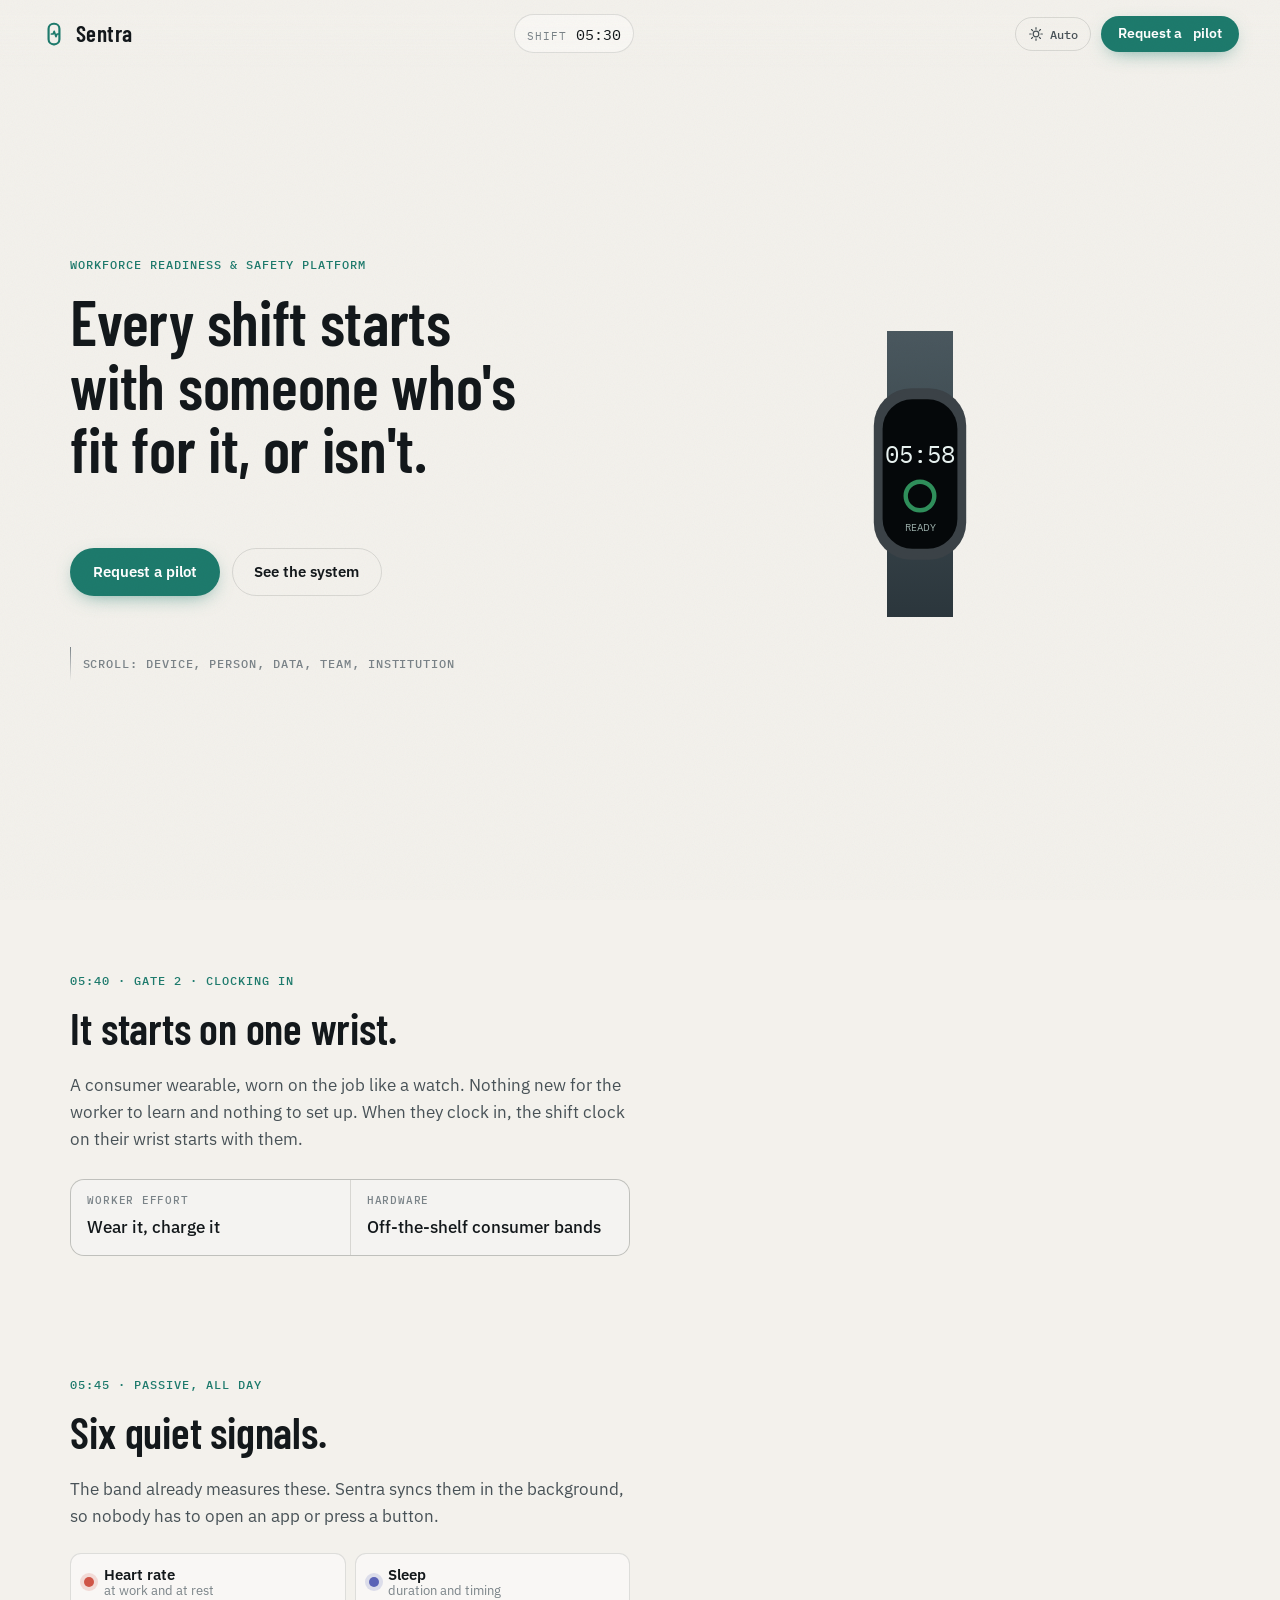
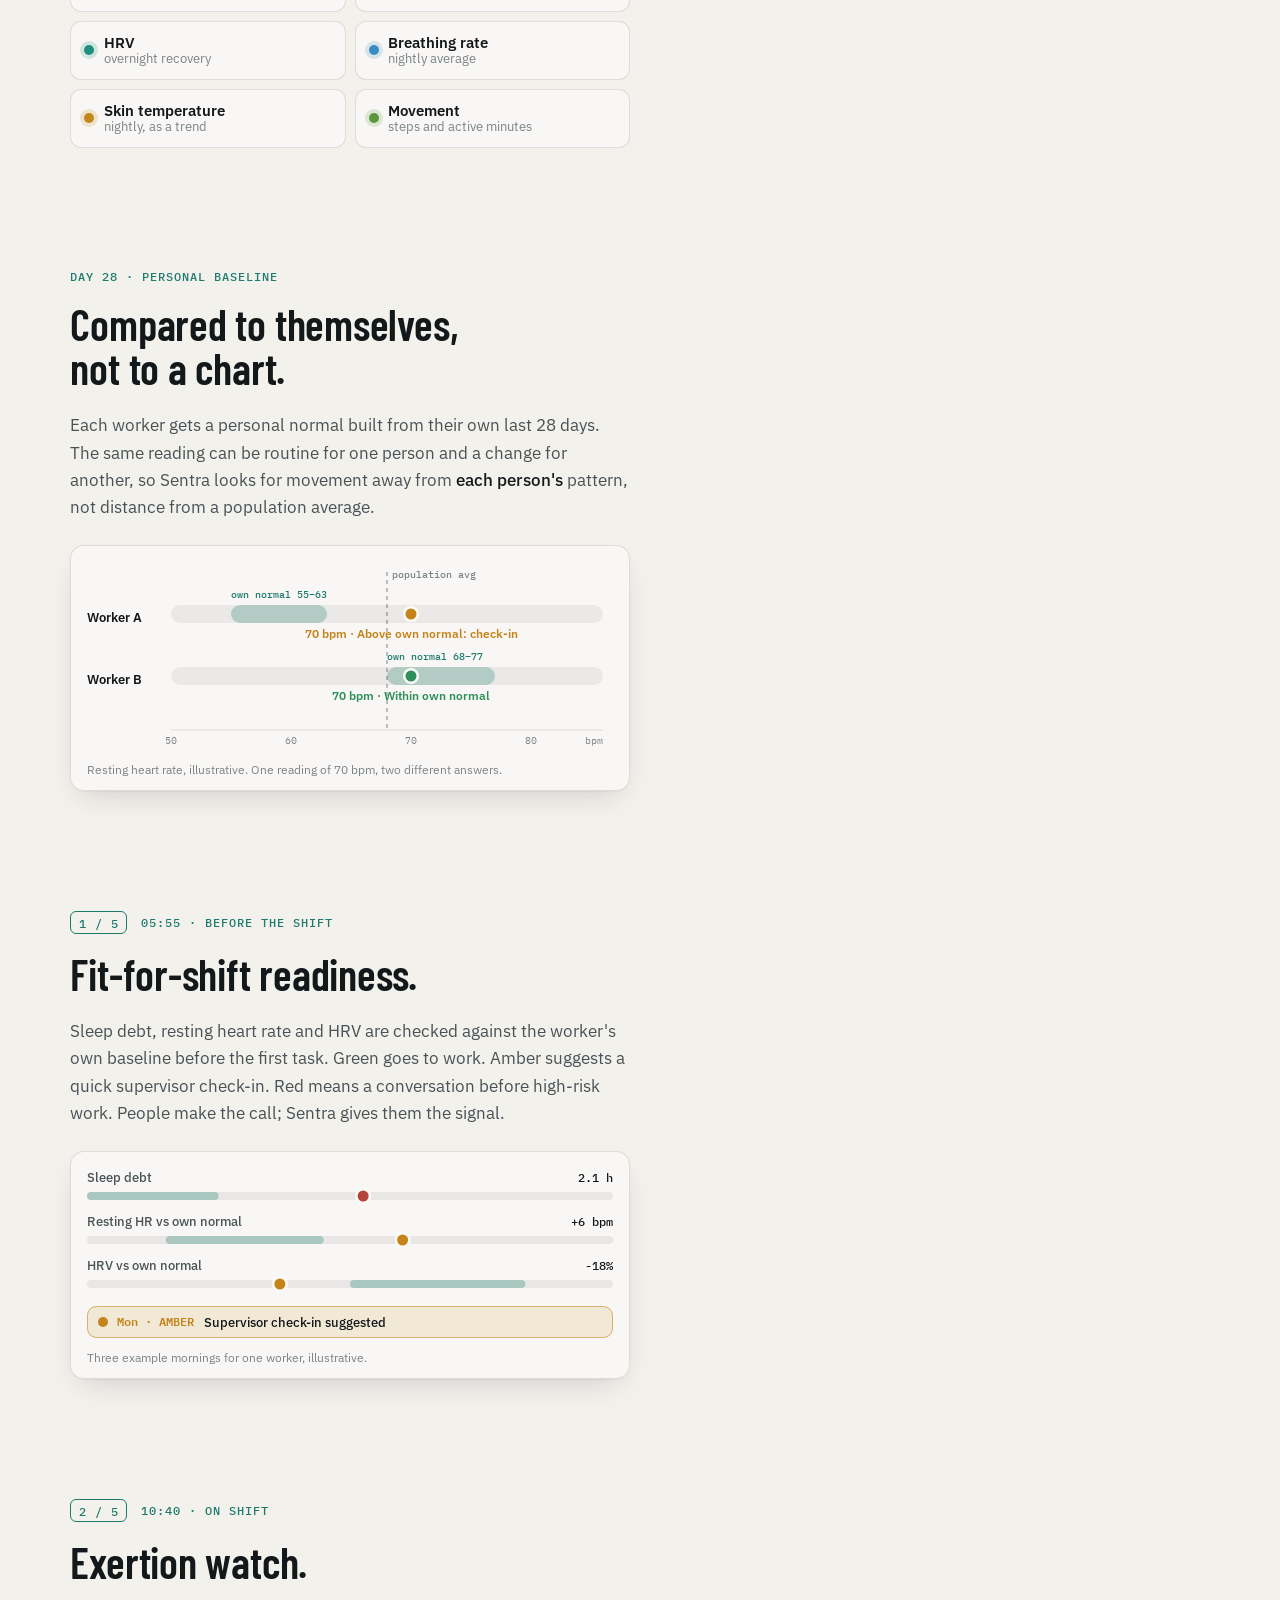
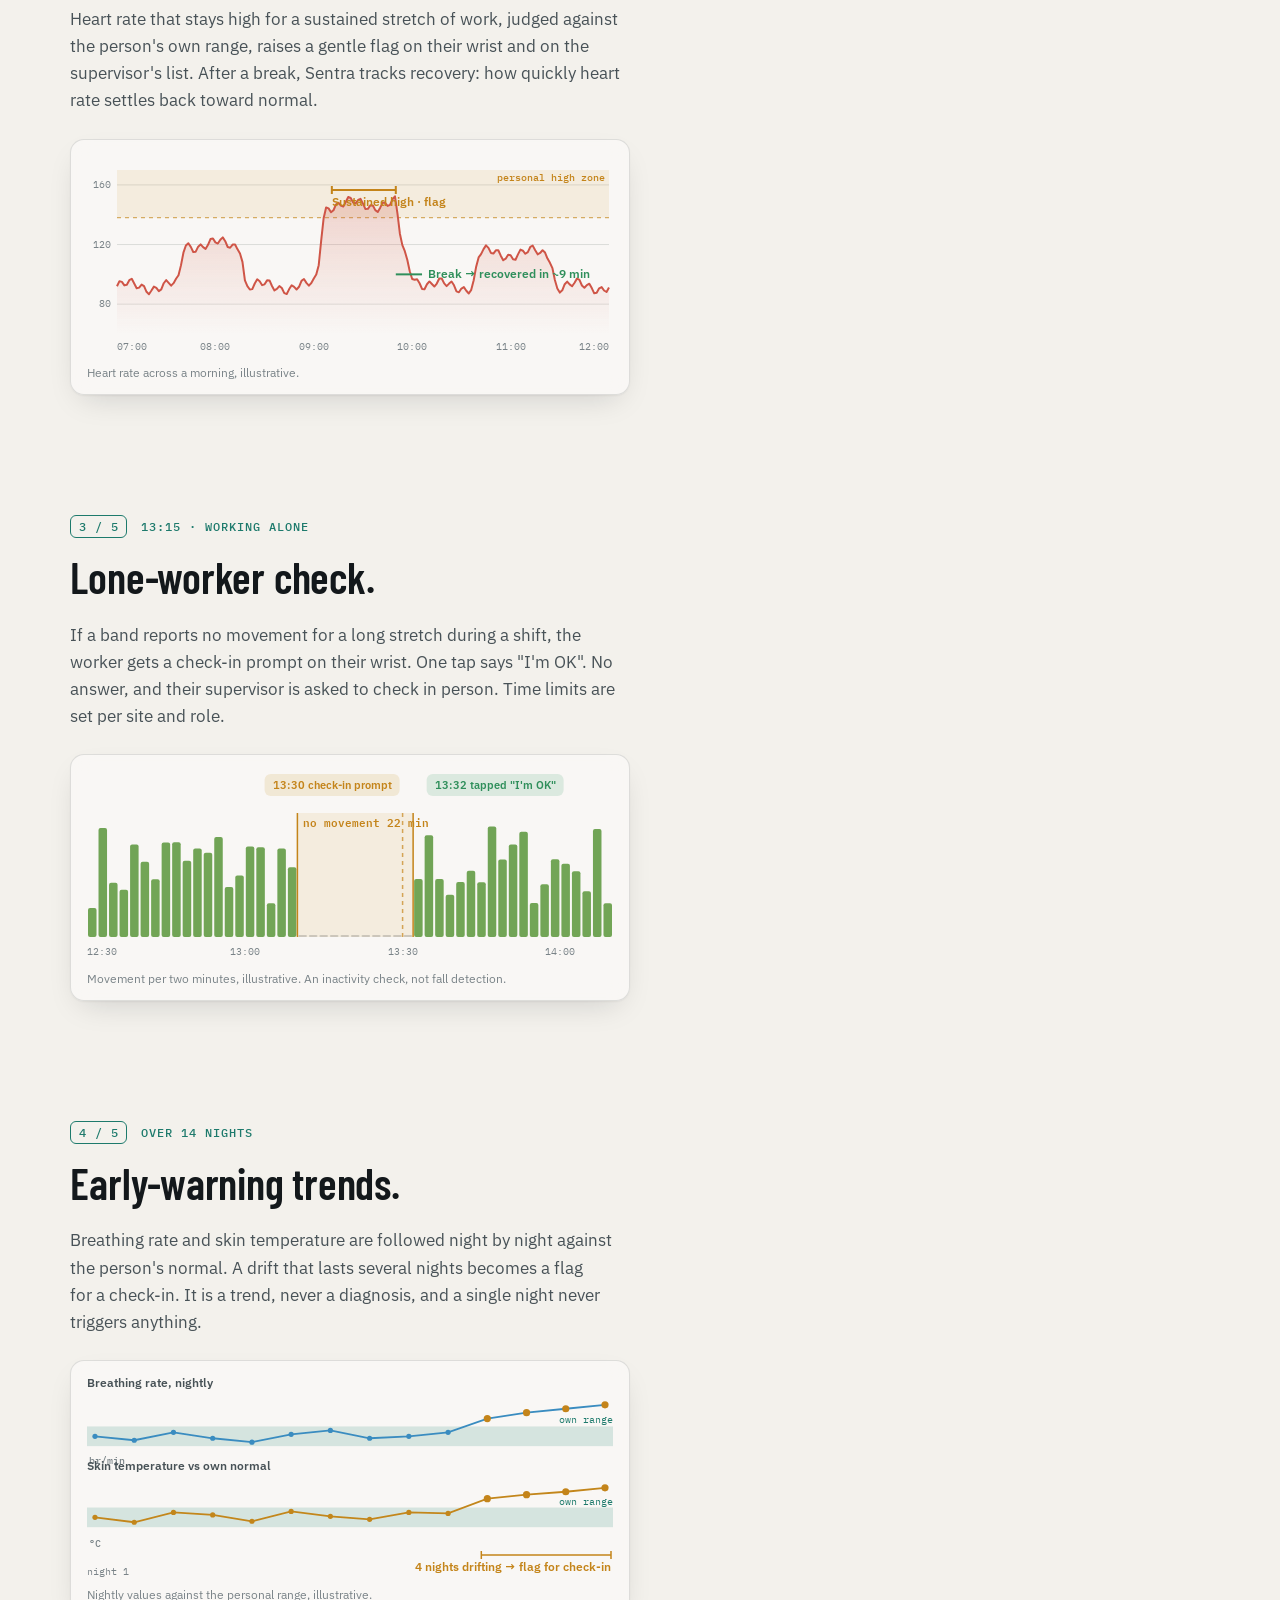
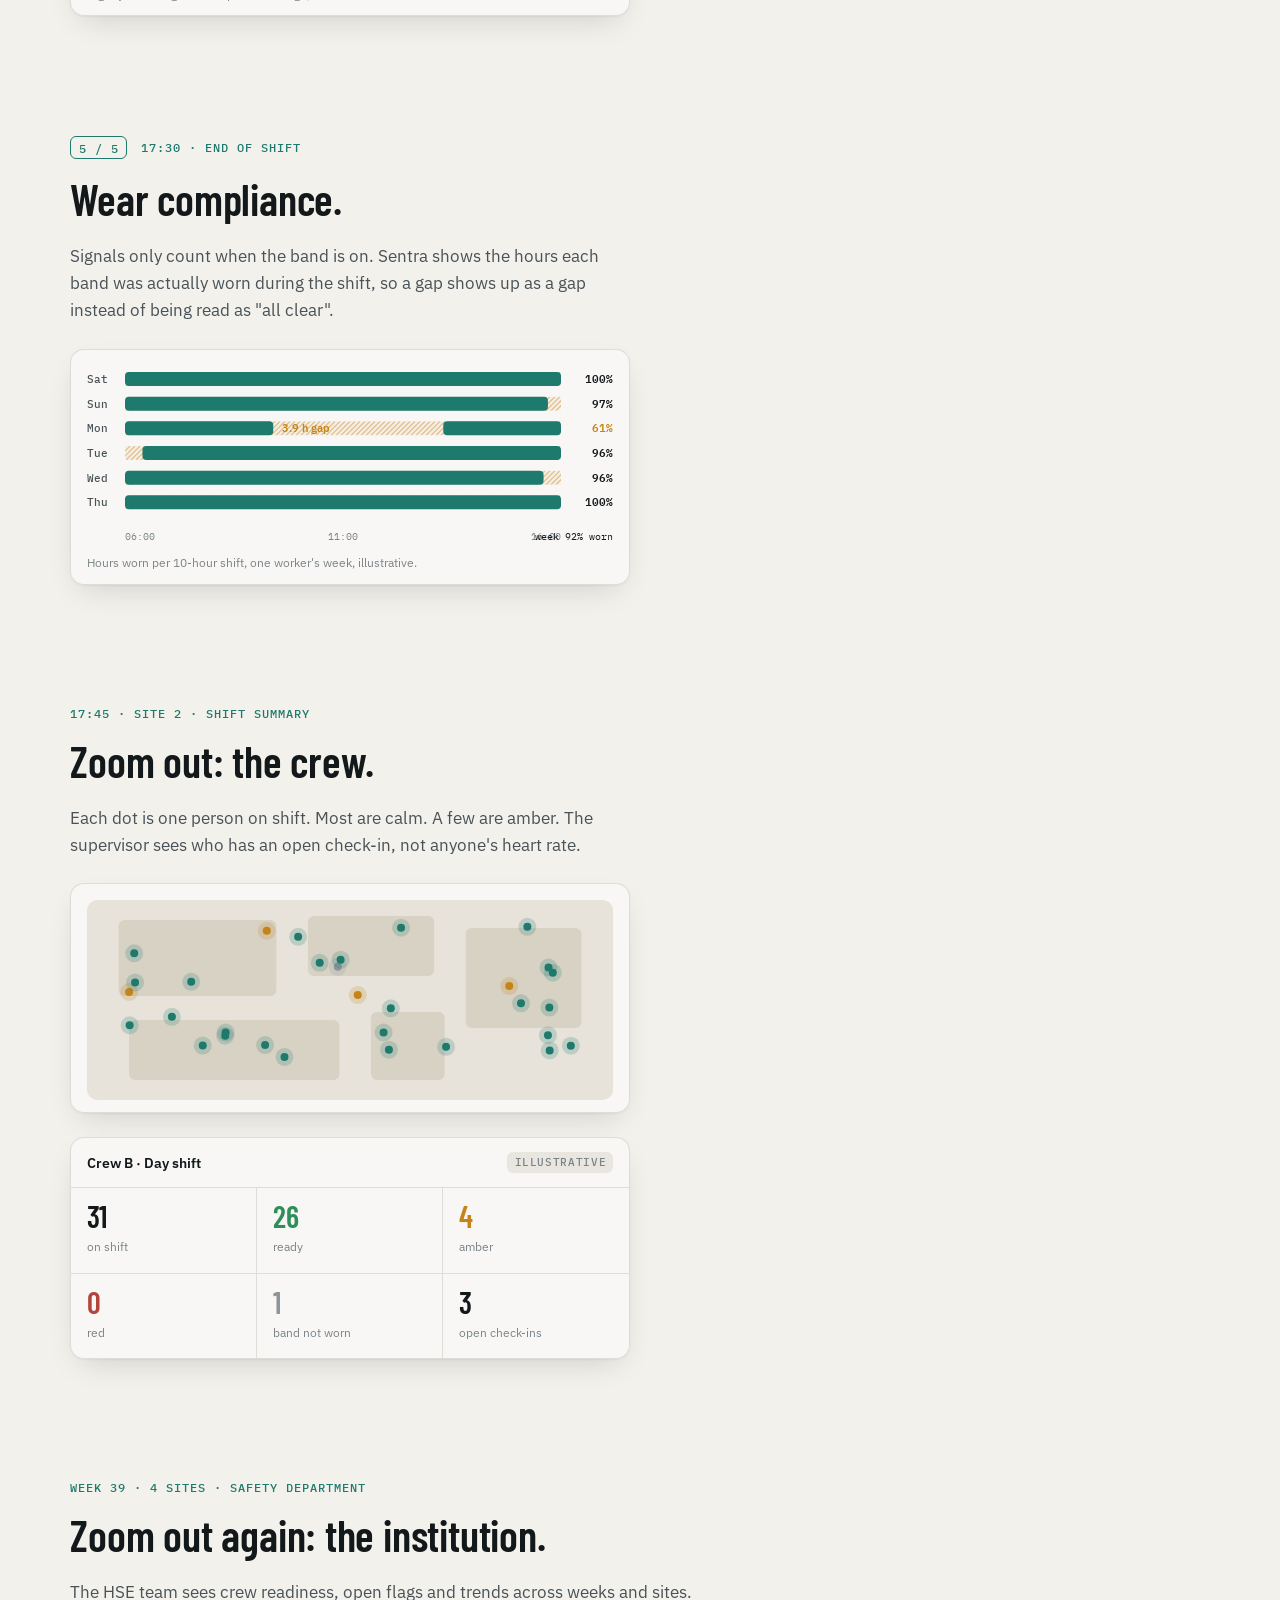
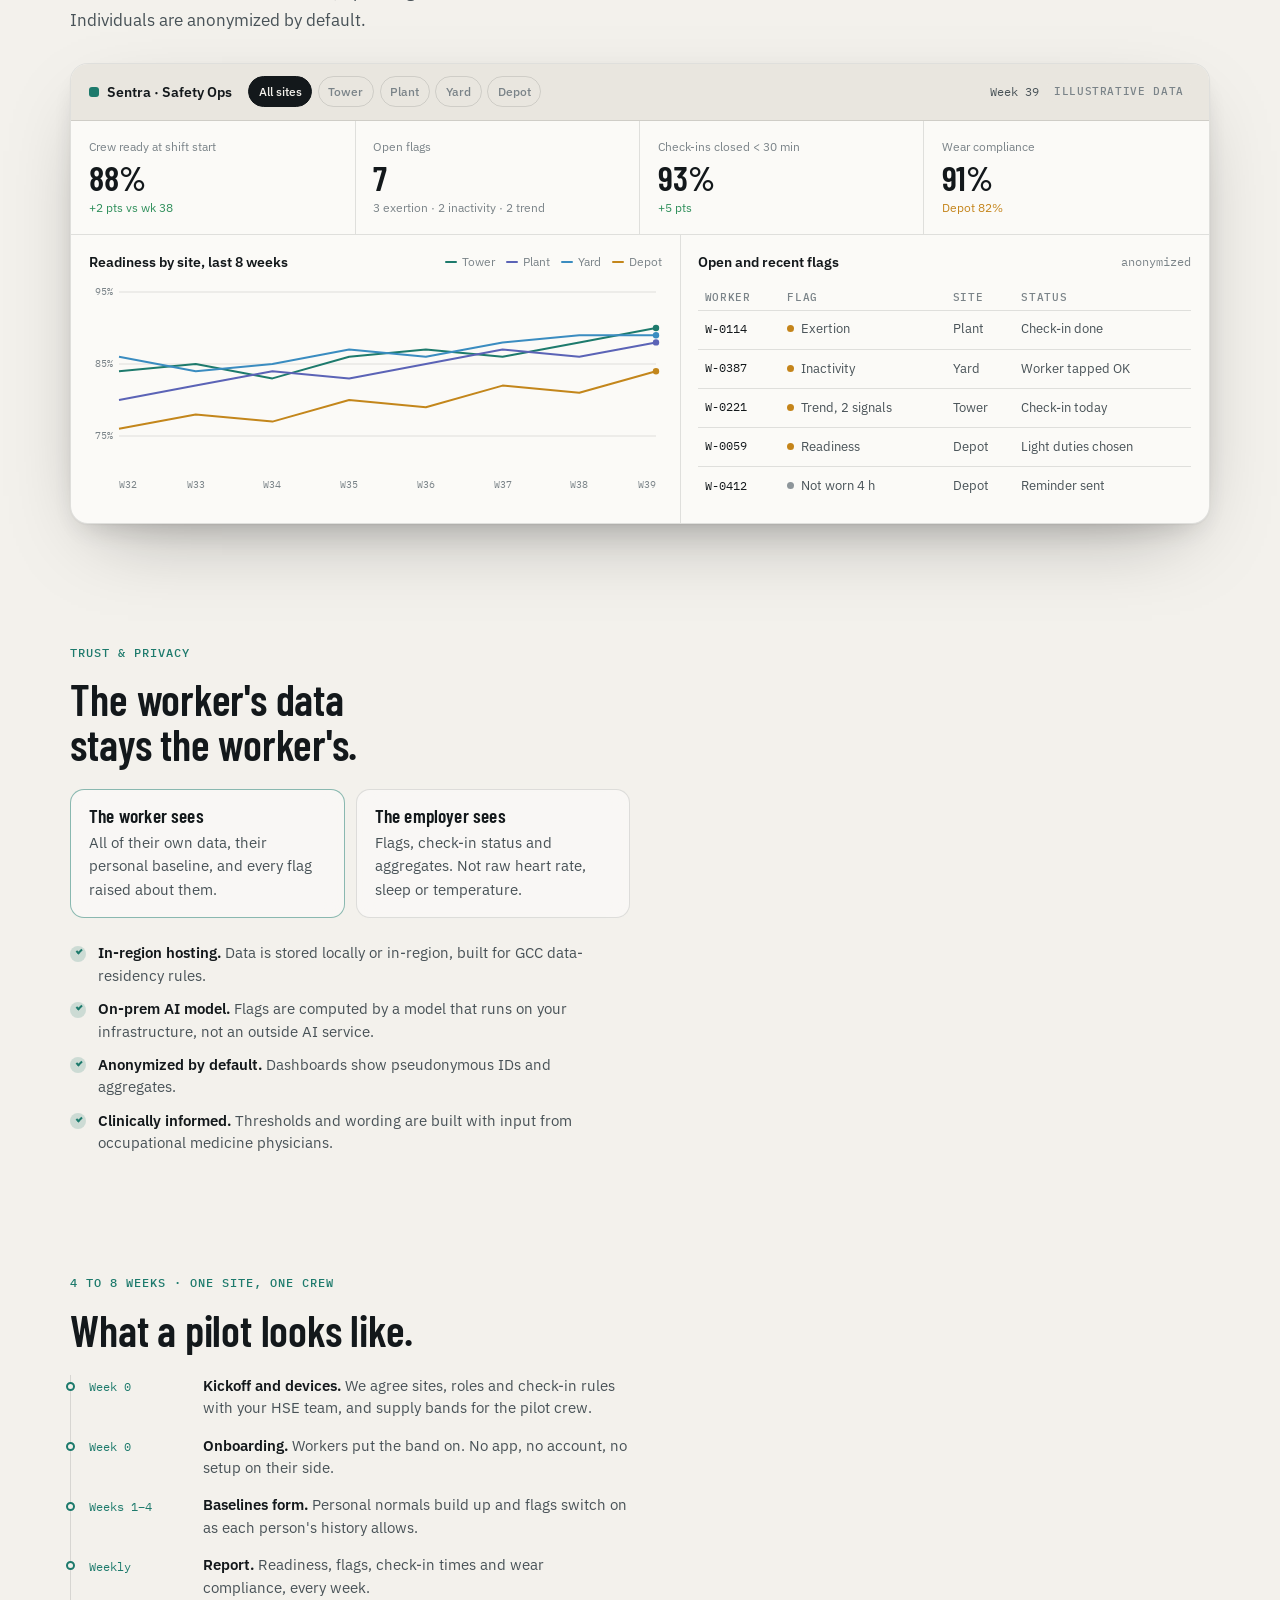
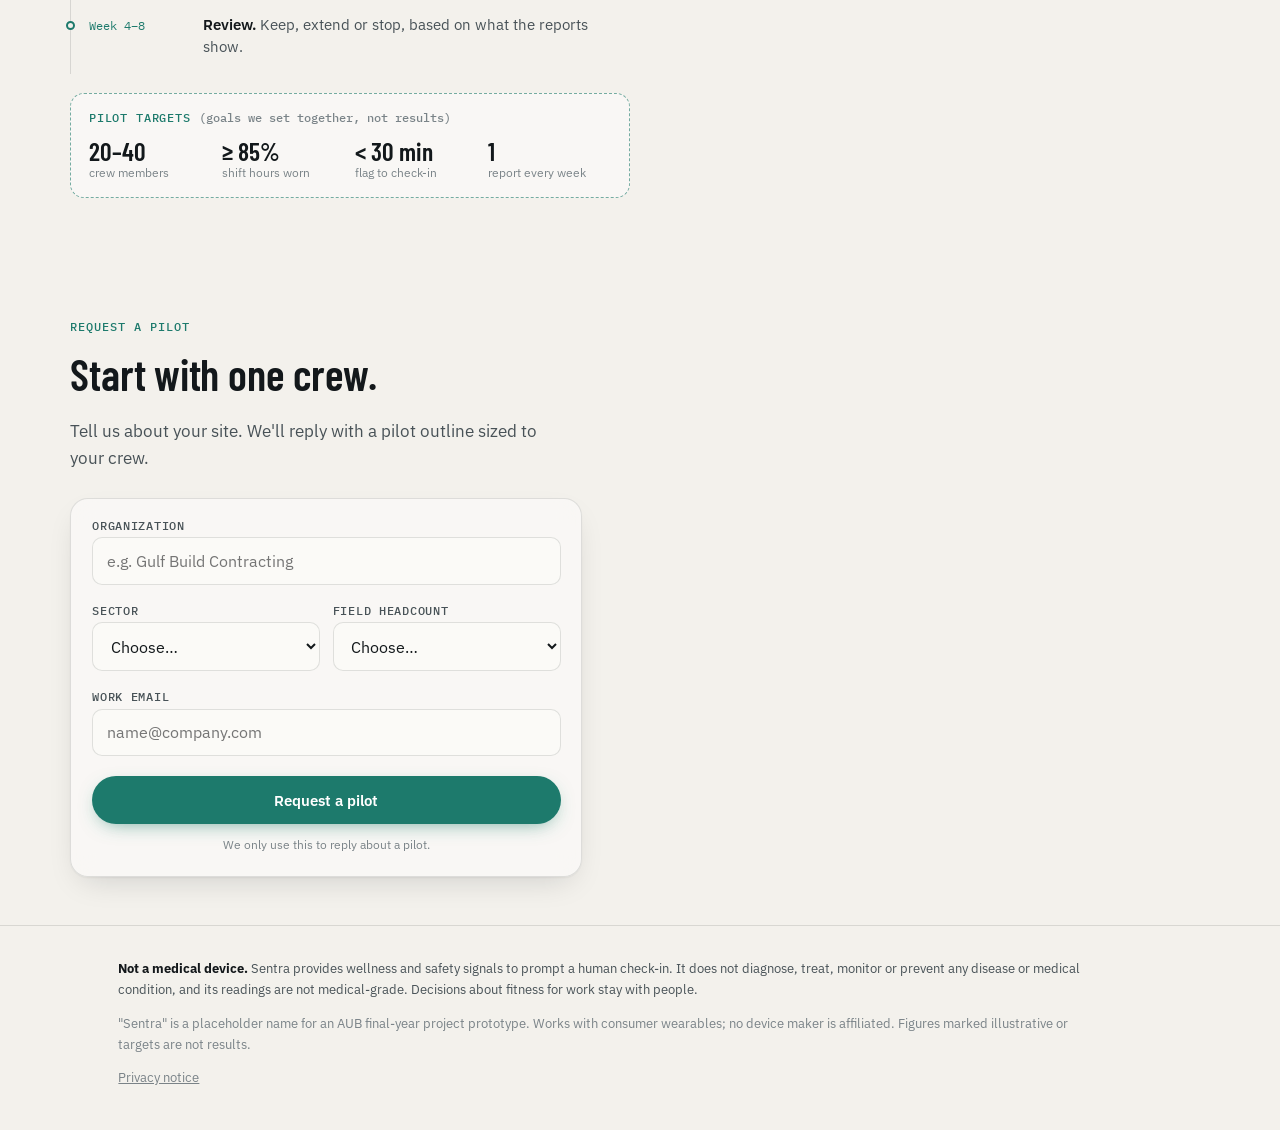
==== commit c5eb3971: "docs: publish approved Sentra privacy notice" ====
--- a/website/index.html
+++ b/website/index.html
@@ -385,6 +385,7 @@
   <div class="foot__inner">
     <p class="foot__disc"><b>Not a medical device.</b> Sentra provides wellness and safety signals to prompt a human check-in. It does not diagnose, treat, monitor or prevent any disease or medical condition, and its readings are not medical-grade. Decisions about fitness for work stay with people.</p>
     <p class="foot__meta">"Sentra" is a placeholder name for an AUB final-year project prototype. Works with consumer wearables; no device maker is affiliated. Figures marked illustrative or targets are not results.</p>
+    <p class="foot__meta"><a href="privacy.html">Privacy notice</a></p>
   </div>
 </footer>
 
